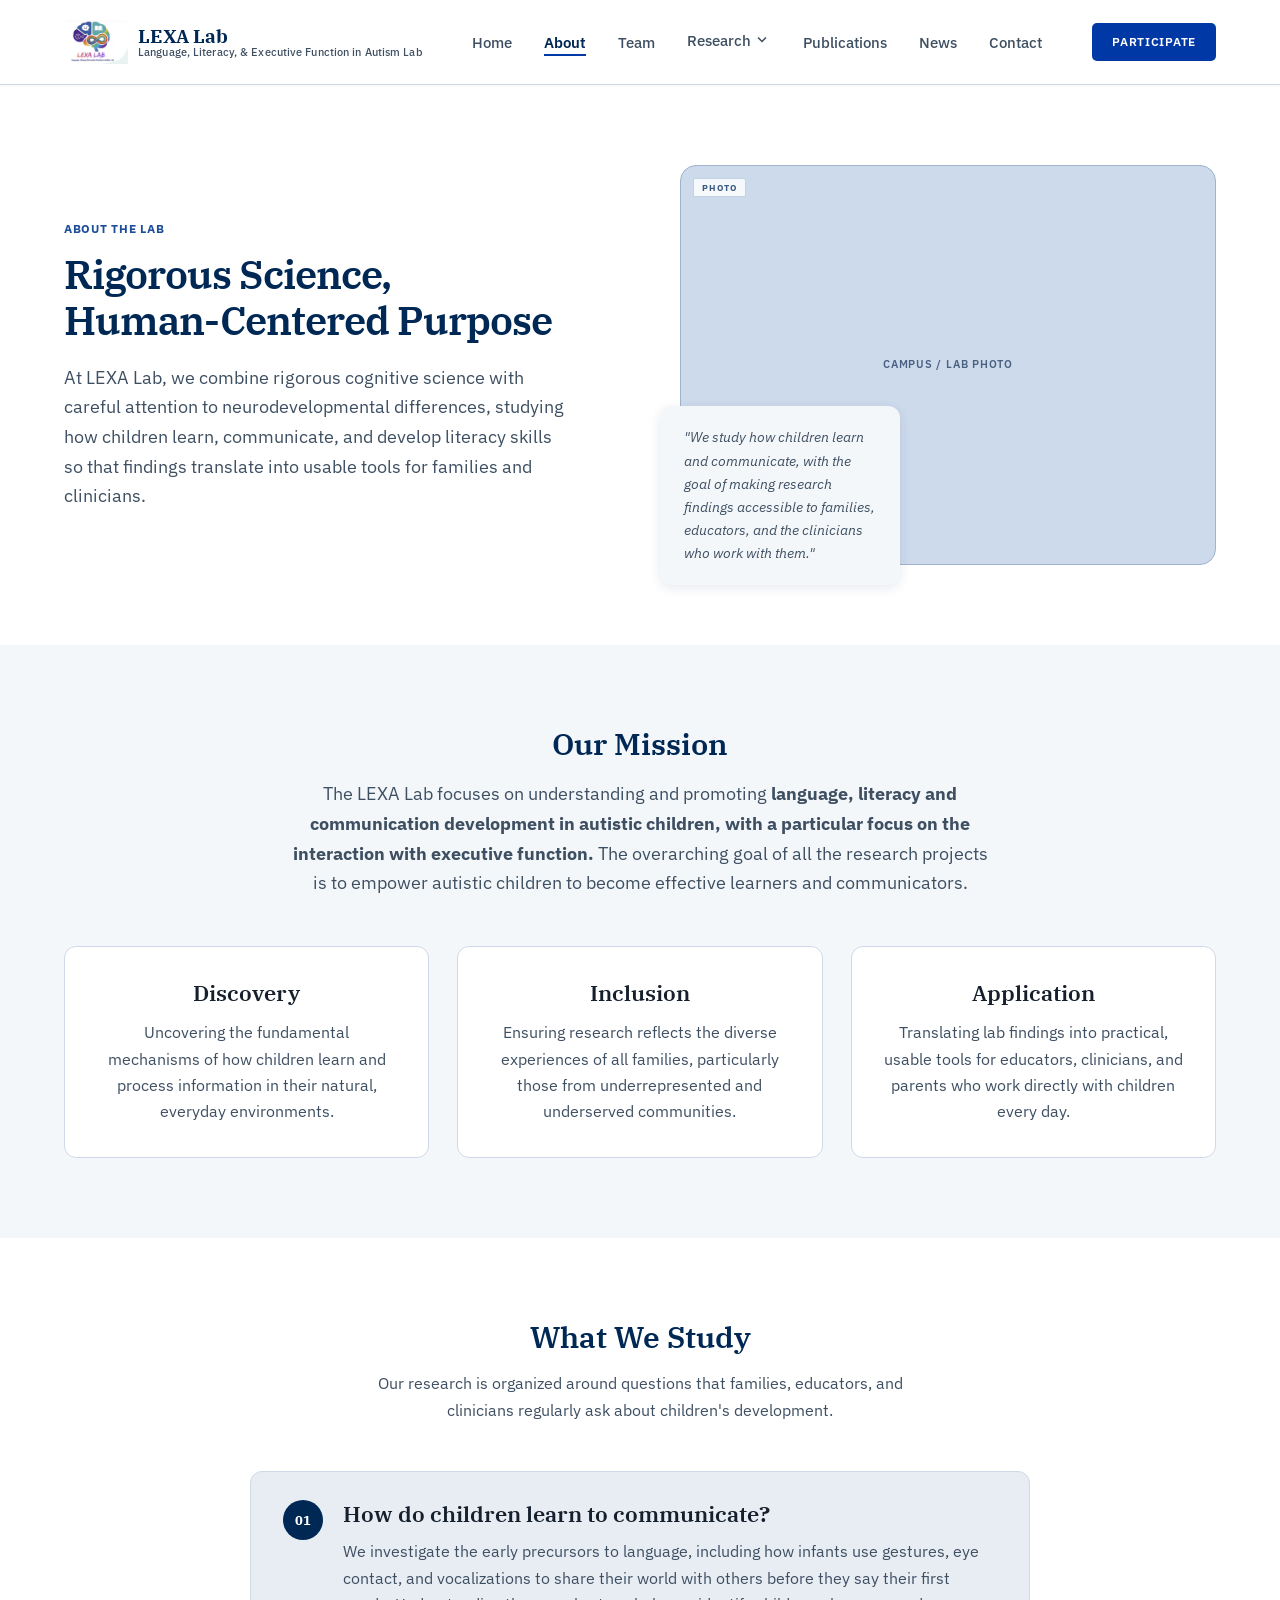
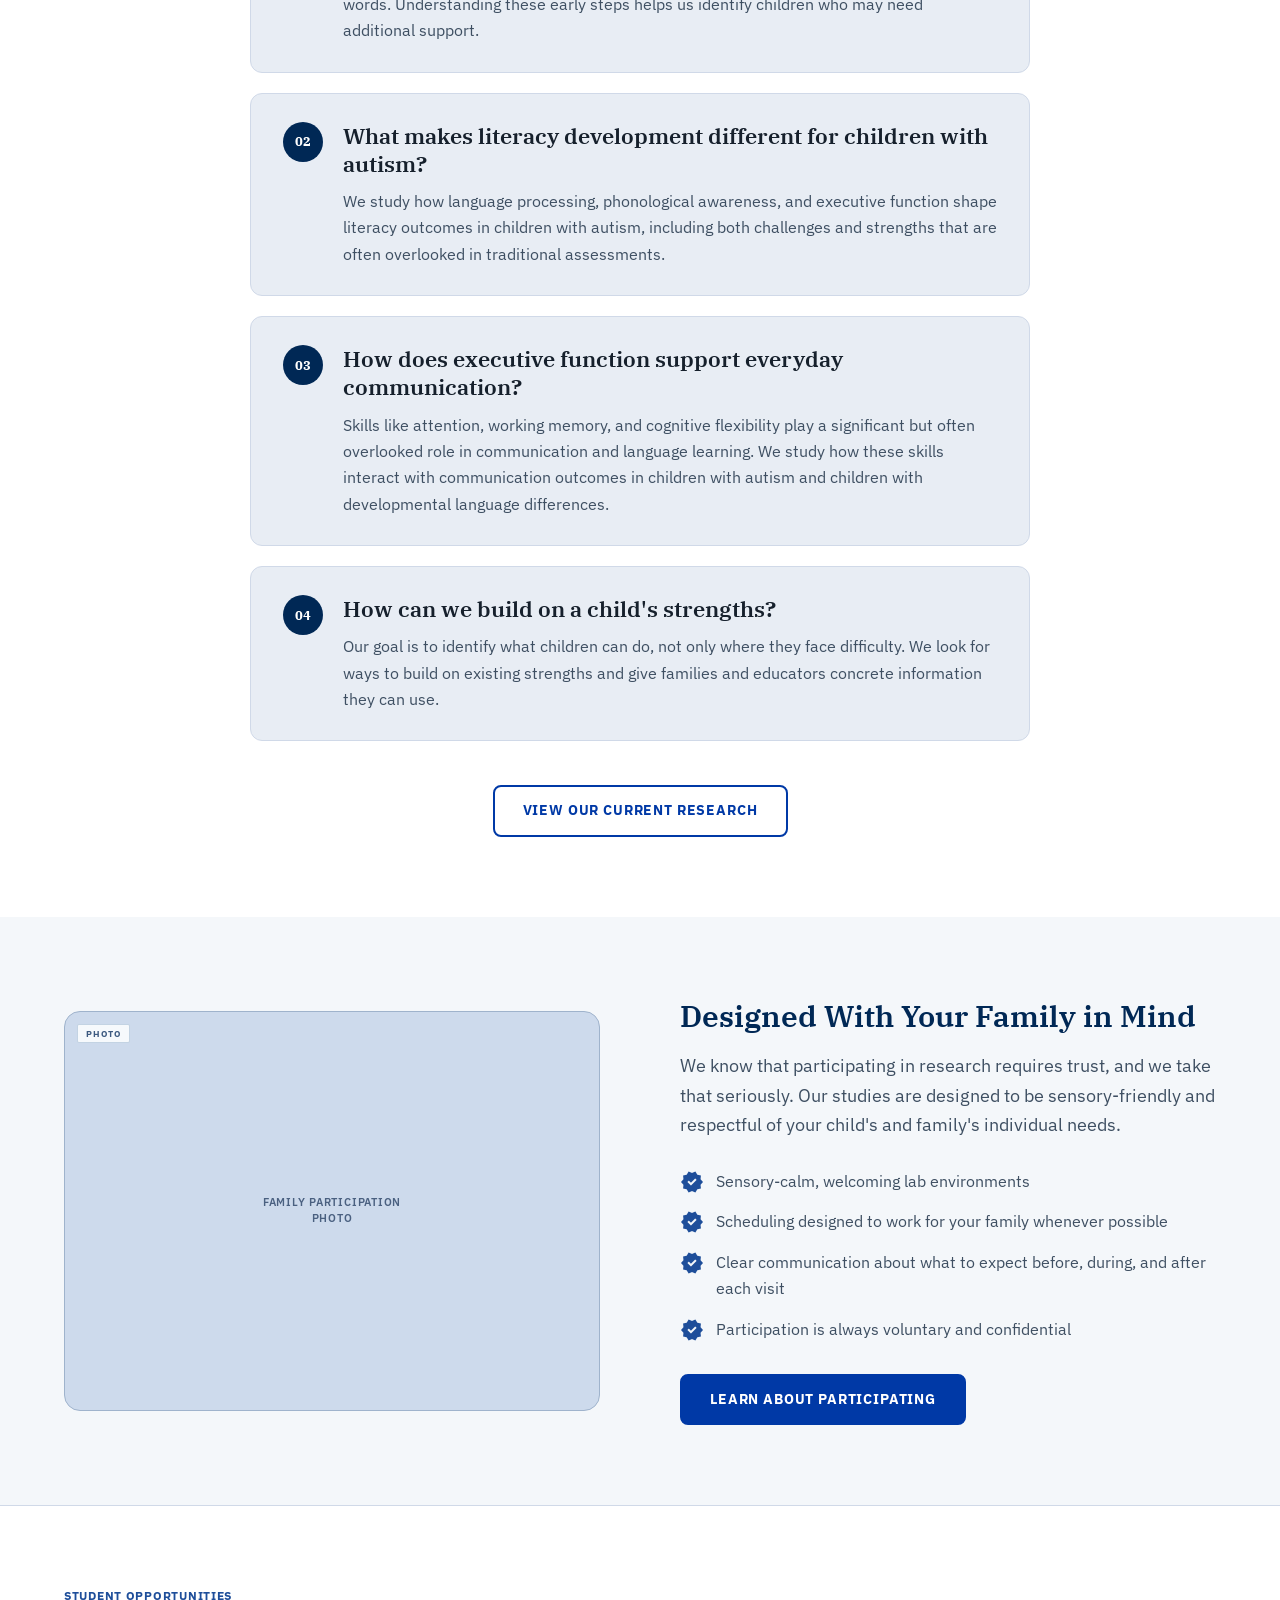
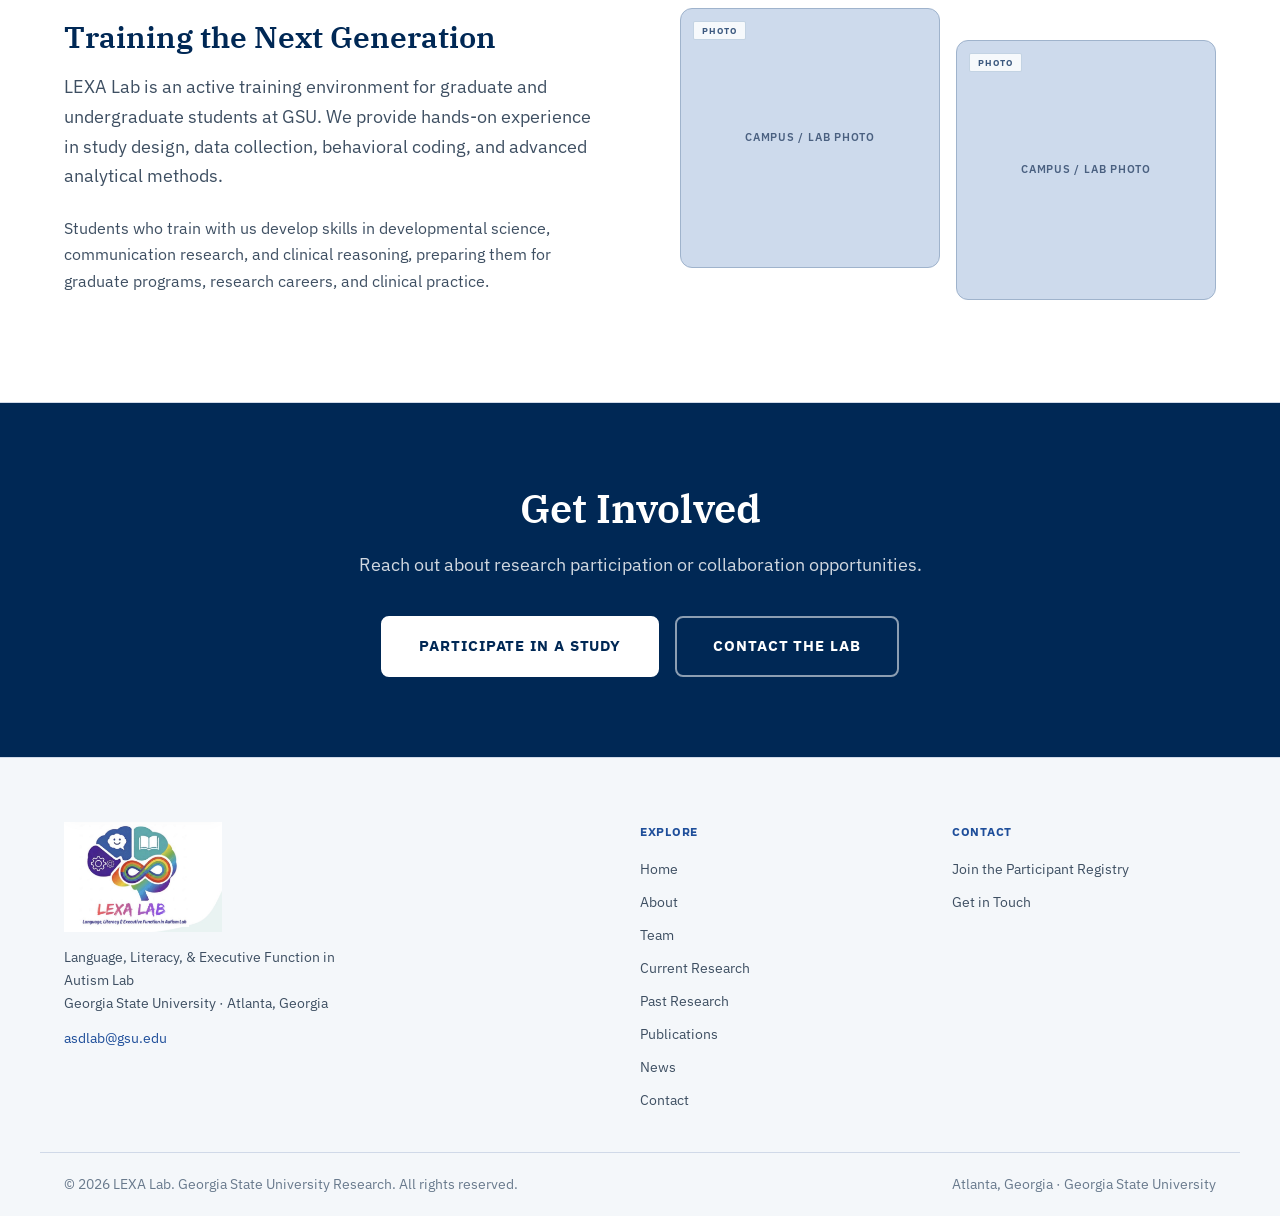
==== about.html @ 42d63acb "Complete 6.3 website updates" ====
<!DOCTYPE html>
<html lang="en">
<head>
  <meta charset="UTF-8" />
  <meta name="viewport" content="width=device-width, initial-scale=1.0" />
  <meta name="description" content="Learn about the LEXA Lab — who we are, how we work, and why this research matters. A Georgia State University group studying language, literacy, and executive function in children with autism and their families." />
  <title>About the Lab | LEXA Lab — Georgia State University</title>

  <!-- Fonts -->
  <link rel="preconnect" href="https://fonts.googleapis.com" />
  <link rel="preconnect" href="https://fonts.gstatic.com" crossorigin />
  <link href="https://fonts.googleapis.com/css2?family=IBM+Plex+Serif:ital,wght@0,400;0,500;0,600;0,700;1,400&family=IBM+Plex+Sans:ital,wght@0,400;0,500;0,600;0,700;1,400&display=swap" rel="stylesheet" />
  <link href="https://fonts.googleapis.com/css2?family=Material+Symbols+Outlined:opsz,wght,FILL,GRAD@20..48,100..700,0..1,-50..200" rel="stylesheet" />

  <link rel="stylesheet" href="assets/css/styles.css" />
</head>
<body>

  <a href="#main-content" class="skip-link">Skip to main content</a>

  <!-- ============================================================
       HEADER / NAVIGATION
       ============================================================ -->
  <header class="site-header" role="banner">
    <div class="nav-inner">
      <a href="index.html" class="nav-logo" aria-label="LEXA Lab — Home">
        <div class="nav-logo-icon" aria-hidden="true">
          <img src="assets/images/lexa-lab-logo.png" alt="" class="nav-logo-brand-img" />
        </div>
        <div class="nav-logo-text">
          <span class="nav-logo-name">LEXA Lab</span>
          <span class="nav-logo-sub">Language, Literacy, &amp; Executive Function in Autism Lab</span>
        </div>
      </a>

      <!-- Update this navigation if additional pages are added in the future. -->
      <nav aria-label="Main navigation">
        <ul class="nav-links" role="list">
          <li><a href="index.html"        class="nav-link">Home</a></li>
          <li><a href="about.html"        class="nav-link active" aria-current="page">About</a></li>
          <li><a href="team.html"         class="nav-link">Team</a></li>
          <li class="nav-item-dropdown">
            <button class="nav-link nav-dropdown-toggle" aria-expanded="false" aria-haspopup="true">
              Research
              <span class="material-symbols-outlined" aria-hidden="true" style="font-size:18px;">expand_more</span>
            </button>
            <ul class="nav-dropdown-menu" role="menu">
              <li role="none"><a role="menuitem" href="research.html" class="nav-dropdown-link">Current Research</a></li>
              <li role="none"><a role="menuitem" href="past-research.html" class="nav-dropdown-link">Past Research</a></li>
            </ul>
          </li>
          <li><a href="publications.html" class="nav-link">Publications</a></li>
          <li><a href="news.html"          class="nav-link">News</a></li>
          <li><a href="contact.html"      class="nav-link">Contact</a></li>
        </ul>
      </nav>

      <a href="contact.html#registry" class="btn-nav nav-cta" aria-label="Join the participant registry — opens contact page">Participate</a>

      <button
        class="mobile-menu-btn"
        id="mobile-menu-btn"
        aria-label="Open navigation menu"
        aria-expanded="false"
        aria-controls="mobile-menu"
      >
        <span class="material-symbols-outlined" aria-hidden="true">menu</span>
      </button>
    </div>

    <nav id="mobile-menu" class="mobile-menu" aria-label="Mobile navigation">
      <a href="index.html"        class="mobile-nav-link">Home</a>
      <a href="about.html"        class="mobile-nav-link active" aria-current="page">About</a>
      <a href="team.html"         class="mobile-nav-link">Team</a>
      <span class="mobile-nav-group-label">Research</span>
      <a href="research.html"      class="mobile-nav-link mobile-nav-sublink">Current Research</a>
      <a href="past-research.html" class="mobile-nav-link mobile-nav-sublink">Past Research</a>
      <a href="publications.html" class="mobile-nav-link">Publications</a>
      <a href="news.html"        class="mobile-nav-link">News</a>
      <a href="contact.html"      class="mobile-nav-link">Contact</a>
      <a href="contact.html#registry" class="btn-nav">Participate in a Study</a>
    </nav>
  </header>

  <!-- ============================================================
       MAIN CONTENT
       ============================================================ -->
  <main id="main-content">

    <!-- ──────────────────────────────────────────────────────────
         PAGE HERO
         SQUARESPACE: Banner block — 2-column layout
         ────────────────────────────────────────────────────────── -->
    <section class="page-hero" aria-labelledby="about-heading">
      <div class="container grid-2 gap-lg">

        <div>
          <span class="section-label">About the Lab</span>
          <h1 id="about-heading" class="display-heading" style="margin-top: 8px;">
            Rigorous Science,<br />Human-Centered Purpose
          </h1>
          <p class="body-lg" style="margin-top: 20px; max-width: 500px;">
            At LEXA Lab, we combine rigorous cognitive science with careful attention to neurodevelopmental differences, studying how children learn, communicate, and develop literacy skills so that findings translate into usable tools for families and clinicians.
          </p>
        </div>

        <!-- SWAP with: A professional researcher in a bright GSU lab, smiling, interacting with
             a tablet-based assessment tool. Warm, clean, academic but approachable. -->
        <!-- Replace this placeholder with final lab photography. Keep similar aspect ratio and add descriptive alt text. -->
        <div style="position: relative;">
          <div
            class="img-placeholder ph-labeled"
            role="img"
            aria-label="Photo placeholder: A researcher in a bright, modern GSU lab setting, smiling while working with a cognitive assessment tool"
            style="border-radius: var(--radius-2xl); min-height: 400px;"
          >
            <div class="placeholder-inner">
              <p>Campus / Lab Photo</p>
            </div>
          </div>

          <aside class="float-quote" aria-label="Lab quote">
            <p>"We study how children learn and communicate, with the goal of making research findings accessible to families, educators, and the clinicians who work with them."</p>
          </aside>
        </div>

      </div>
    </section>

    <!-- ──────────────────────────────────────────────────────────
         OUR MISSION — 3 Pillars
         SQUARESPACE: Text block (centered) + 3-column Summary block
         ────────────────────────────────────────────────────────── -->
    <section class="section-pad" style="background: var(--clr-surface-alt);" aria-labelledby="mission-heading">
      <div class="container">

        <div style="text-align: center; max-width: 700px; margin: 0 auto 48px;">
          <h2 id="mission-heading" class="section-heading">Our Mission</h2>
          <p class="body-lg" style="margin-top: 16px;">
            The LEXA Lab focuses on understanding and promoting <strong>language, literacy and
            communication development in autistic children, with a particular focus on the
            interaction with executive function.</strong> The overarching goal of all the research
            projects is to empower autistic children to become effective learners and communicators.
          </p>
        </div>

        <div class="grid-3">

          <div class="card" style="text-align: center;">
            <h3 class="card-heading">Discovery</h3>
            <p class="body-md">
              Uncovering the fundamental mechanisms of how children learn and process information
              in their natural, everyday environments.
            </p>
          </div>

          <div class="card" style="text-align: center;">
            <h3 class="card-heading">Inclusion</h3>
            <p class="body-md">
              Ensuring research reflects the diverse experiences of all families, particularly those
              from underrepresented and underserved communities.
            </p>
          </div>

          <div class="card" style="text-align: center;">
            <h3 class="card-heading">Application</h3>
            <p class="body-md">
              Translating lab findings into practical, usable tools for educators, clinicians, and
              parents who work directly with children every day.
            </p>
          </div>

        </div>
      </div>
    </section>

    <!-- ──────────────────────────────────────────────────────────
         WHAT WE STUDY — Plain Language Q&A
         SQUARESPACE: Text blocks with icon + heading + body layout
         ────────────────────────────────────────────────────────── -->
    <section class="section-pad" style="background: var(--clr-surface);" aria-labelledby="study-heading">
      <div class="container">

        <div style="text-align: center; margin-bottom: 48px;">
          <h2 id="study-heading" class="section-heading">What We Study</h2>
          <p class="body-md" style="max-width: 560px; margin: 14px auto 0;">
            Our research is organized around questions that families, educators, and clinicians regularly ask about children's development.
          </p>
        </div>

        <div class="qa-stack">

          <div class="qa-block">
            <div class="qa-icon" aria-hidden="true">
              <span class="material-symbols-outlined">question_mark</span>
            </div>
            <div>
              <h3>How do children learn to communicate?</h3>
              <p>
                We investigate the early precursors to language, including how infants use gestures, eye contact, and vocalizations to share their world with others before they say their first words.
                Understanding these early steps helps us identify children who may need additional support.
              </p>
            </div>
          </div>

          <div class="qa-block">
            <div class="qa-icon" aria-hidden="true">
              <span class="material-symbols-outlined">question_mark</span>
            </div>
            <div>
              <h3>What makes literacy development different for children with autism?</h3>
              <p>
                We study how language processing, phonological awareness, and executive function
                shape literacy outcomes in children with autism, including both challenges and strengths that are often overlooked in traditional assessments.
              </p>
            </div>
          </div>

          <div class="qa-block">
            <div class="qa-icon" aria-hidden="true">
              <span class="material-symbols-outlined">question_mark</span>
            </div>
            <div>
              <h3>How does executive function support everyday communication?</h3>
              <p>
                Skills like attention, working memory, and cognitive flexibility play a significant but often overlooked role in communication and language learning. We study how these skills interact with communication outcomes in children with autism and children with developmental language differences.
              </p>
            </div>
          </div>

          <div class="qa-block">
            <div class="qa-icon" aria-hidden="true">
              <span class="material-symbols-outlined">question_mark</span>
            </div>
            <div>
              <h3>How can we build on a child's strengths?</h3>
              <p>
                Our goal is to identify what children can do, not only where they face difficulty. We look for ways to build on existing strengths and give families and educators concrete information they can use.
              </p>
            </div>
          </div>

        </div>

        <div style="margin-top: 44px; text-align: center;">
          <a href="research.html" class="btn btn-outlined">View Our Current Research</a>
        </div>

      </div>
    </section>

    <!-- ──────────────────────────────────────────────────────────
         COMMUNITY / PARTICIPANT FOCUS
         SQUARESPACE: Image + Text block — Image left, text right
         ────────────────────────────────────────────────────────── -->
    <section class="section-pad" style="background: var(--clr-surface-alt);" aria-labelledby="families-heading">
      <div class="container grid-2 gap-lg">

        <!-- SWAP with: Warm, candid family photo — diverse family, natural home setting,
             joyful moment. Soft light. Empathetic, NOT clinical. -->
        <!-- Replace this placeholder with final lab photography. Keep similar aspect ratio and add descriptive alt text. -->
        <div style="position: relative;">
          <div
            class="img-placeholder ph-labeled"
            role="img"
            aria-label="Photo placeholder: A diverse family in a comfortable, sun-lit home setting — warm and candid"
            style="border-radius: var(--radius-2xl); min-height: 400px;"
          >
            <div class="placeholder-inner">
              <p>Family Participation Photo</p>
            </div>
          </div>
        </div>

        <div>
          <h2 id="families-heading" class="section-heading">Designed With Your Family in Mind</h2>
          <p class="body-lg" style="margin-top: 16px; margin-bottom: 28px;">
            We know that participating in research requires trust, and we take that seriously.
            Our studies are designed to be sensory-friendly and respectful of your child's and
            family's individual needs.
          </p>
          <ul class="check-list" style="margin-bottom: 32px;">
            <li>
              <span class="material-symbols-outlined check-icon icon-filled" aria-hidden="true">verified</span>
              <span>Sensory-calm, welcoming lab environments</span>
            </li>
            <li>
              <span class="material-symbols-outlined check-icon icon-filled" aria-hidden="true">verified</span>
              <span>Scheduling designed to work for your family whenever possible</span>
            </li>
            <li>
              <span class="material-symbols-outlined check-icon icon-filled" aria-hidden="true">verified</span>
              <span>Clear communication about what to expect before, during, and after each visit</span>
            </li>
            <li>
              <span class="material-symbols-outlined check-icon icon-filled" aria-hidden="true">verified</span>
              <span>Participation is always voluntary and confidential</span>
            </li>
          </ul>
          <a href="contact.html#registry" class="btn btn-primary">Learn About Participating</a>
        </div>

      </div>
    </section>

    <!-- ──────────────────────────────────────────────────────────
         STUDENT TRAINING
         SQUARESPACE: Text + Image block (2 columns)
         ────────────────────────────────────────────────────────── -->
    <section class="section-pad" style="background: var(--clr-surface); border-top: 1px solid var(--clr-surface-border); border-bottom: 1px solid var(--clr-surface-border);" aria-labelledby="training-heading">
      <div class="container grid-2 gap-lg">

        <div>
          <span class="section-label">Student Opportunities</span>
          <h2 id="training-heading" class="section-heading" style="margin-top: 8px;">Training the Next Generation</h2>
          <p class="body-lg" style="margin-top: 16px; margin-bottom: 24px;">
            LEXA Lab is an active training environment for graduate and undergraduate students
            at GSU. We provide hands-on experience in study design, data collection, behavioral
            coding, and advanced analytical methods.
          </p>
          <p class="body-md" style="margin-bottom: 28px;">
            Students who train with us develop skills in developmental science, communication
            research, and clinical reasoning, preparing them for graduate programs, research careers, and clinical practice.
          </p>
        </div>

        <!-- SWAP with: Students working together on data in a modern academic lab, and
             a close-up of a student taking detailed notes in a lab setting -->
        <!-- Replace these placeholders with final lab photography. Keep similar aspect ratios and add descriptive alt text. -->
        <div class="image-pair">
          <div
            class="img-placeholder ph-labeled"
            role="img"
            aria-label="Photo placeholder: A group of diverse GSU students collaborating in a modern academic lab"
            style="border-radius: var(--radius-xl); aspect-ratio: 1;"
          >
            <div class="placeholder-inner">
              <p>Campus / Lab Photo</p>
            </div>
          </div>
          <div
            class="img-placeholder ph-labeled"
            role="img"
            aria-label="Photo placeholder: A student taking careful notes in a research lab, scientific equipment in background"
            style="border-radius: var(--radius-xl); aspect-ratio: 1; margin-top: 32px;"
          >
            <div class="placeholder-inner">
              <p>Campus / Lab Photo</p>
            </div>
          </div>
        </div>

      </div>
    </section>

    <!-- ──────────────────────────────────────────────────────────
         FINAL CTA BANNER
         SQUARESPACE: Banner block — Navy background, centered text
         ────────────────────────────────────────────────────────── -->
    <section class="cta-banner" aria-labelledby="about-cta-heading">
      <div class="container">
        <div class="cta-center">
          <h2 id="about-cta-heading" style="font-size: var(--text-display); font-family: var(--font-heading);">
            Get Involved
          </h2>
          <p class="body-lg" style="margin-top: 16px;">
            Reach out about research participation or collaboration opportunities.
          </p>
          <div class="btn-group" style="justify-content: center; margin-top: 36px;">
            <a href="contact.html#registry" class="btn btn-on-dark btn-lg">Participate in a Study</a>
            <a href="contact.html"          class="btn btn-outlined-on-dark btn-lg">Contact the Lab</a>
          </div>
        </div>
      </div>
    </section>

  </main>

  <!-- ============================================================
       FOOTER
       ============================================================ -->
  <footer class="site-footer" role="contentinfo">
    <div class="footer-inner">
      <div>
        <img src="assets/images/lexa-lab-logo.png" alt="LEXA Lab logo" class="footer-logo-img" />
        <p class="footer-brand-sub">
          Language, Literacy, &amp; Executive Function in Autism Lab<br />
          Georgia State University · Atlanta, Georgia
        </p>
        <p style="margin-top: 12px; font-size: var(--text-sm); color: var(--clr-text-soft);">
          <a href="mailto:asdlab@gsu.edu" style="color: var(--clr-secondary);">asdlab@gsu.edu</a>
        </p>
      </div>
      <div>
        <span class="footer-col-label">Explore</span>
        <nav class="footer-links" aria-label="Footer navigation">
          <a href="index.html">Home</a>
          <a href="about.html">About</a>
          <a href="team.html">Team</a>
          <a href="research.html">Current Research</a>
          <a href="past-research.html">Past Research</a>
          <a href="publications.html">Publications</a>
          <a href="news.html">News</a>
          <a href="contact.html">Contact</a>
        </nav>
      </div>
      <div>
        <span class="footer-col-label">Contact</span>
        <nav class="footer-links" aria-label="Footer contact links">
          <a href="contact.html#registry">Join the Participant Registry</a>
          <a href="contact.html">Get in Touch</a>
        </nav>
      </div>
    </div>
    <div class="footer-bottom">
      <p class="footer-copy">© 2026 LEXA Lab. Georgia State University Research. All rights reserved.</p>
      <p class="footer-copy">Atlanta, Georgia · Georgia State University</p>
    </div>
  </footer>

  <script src="assets/js/nav.js"></script>
</body>
</html>
---- assets/css/styles.css ----
/* ================================================================
   LEXA Lab — Shared Stylesheet
   Georgia State University Research Lab Website Prototype
   Language, Literacy, & Executive Function in Autism Lab
   ================================================================

   SQUARESPACE MIGRATION GUIDE:
   ─ CSS custom properties (:root) → Squarespace Site Styles panel
   ─ Component classes below → Custom CSS on individual blocks
   ─ Section comments name the Squarespace block type to use

   ================================================================ */


/* ================================
   Design Tokens
   Colors, typography, spacing, borders, shadows
================================ */

:root {
  /* Brand — GSU Palette */
  --clr-primary:         #002855;   /* GSU Deep Navy — headings, logo */
  --clr-primary-action:  #0039A6;   /* GSU Blue — buttons, links */
  --clr-primary-light:   #D6E4FF;   /* Cool blue tint — chips, icon bg */
  --clr-secondary:       #1E4E9A;   /* Cool mid-blue — section labels, accents */
  --clr-secondary-light: #EDF3FF;   /* Cool pale blue — hover, callout */

  /* Surfaces */
  --clr-bg:              #FFFFFF;
  --clr-surface:         #FFFFFF;
  --clr-surface-alt:     #F4F7FA;   /* Cool pale blue-gray — alternating sections */
  --clr-surface-card:    #FFFFFF;
  --clr-surface-mid:     #E8EDF4;   /* Q&A blocks, content containers */
  --clr-surface-border:  #D0D9E8;   /* Dividers, card borders */
  --clr-white:           #FFFFFF;
  --clr-paper:           #FAF7F1;   /* Warm paper — publications archive */
  --clr-paper-rule:      #E7E1D6;   /* Hairline rule on paper */

  /* Text */
  --clr-text:            #16202C;   /* Deep blue-black body */
  --clr-text-mid:        #3E4F62;   /* Muted — captions, body on cards */
  --clr-text-soft:       #697A8D;   /* Tertiary — hints, placeholders */

  /* Accent */
  --clr-gold:            #B88A00;   /* Muted academic gold */
  --clr-gold-bg:         #FDF6E3;   /* Pale gold tint */

  /* Typography — IBM Plex family: academic, editorial, cohesive */
  --font-heading: 'IBM Plex Serif', serif;
  --font-body:    'IBM Plex Sans', sans-serif;

  /* Type scale */
  --text-display:  clamp(24px, 4vw, 40px);
  --text-h1:       clamp(22px, 3.5vw, 36px);
  --text-h2:       30px;
  --text-h3:       22px;
  --text-h4:       19px;
  --text-body-lg:  18px;
  --text-body:     16px;
  --text-sm:       14px;
  --text-xs:       12px;

  /* Line heights */
  --lh-tight:    1.15;
  --lh-snug:     1.28;
  --lh-normal:   1.5;
  --lh-relaxed:  1.65;

  /* Letter spacing */
  --ls-tight: -0.015em;
  --ls-caps:   0.06em;

  /* Spacing (8px base) */
  --sp-1:  8px;
  --sp-2:  16px;
  --sp-3:  24px;
  --sp-4:  32px;
  --sp-5:  40px;
  --sp-6:  48px;
  --sp-8:  64px;
  --sp-10: 80px;  /* section vertical padding */
  --sp-12: 96px;

  /* Layout */
  --container-max: 1200px;
  --gutter:        24px;
  --section-y:     80px;

  /* Shapes — reduced radius for academic/institutional look */
  --radius-sm:   2px;
  --radius-md:   5px;
  --radius-lg:   8px;
  --radius-xl:   12px;
  --radius-2xl:  16px;
  --radius-full: 9999px;

  /* Shadows — tighter, less diffuse */
  --shadow-xs: 0 1px 2px rgba(0, 40, 85, 0.05);
  --shadow-sm: 0 1px 5px rgba(0, 40, 85, 0.08);
  --shadow-md: 0 3px 12px rgba(0, 40, 85, 0.10);
  --shadow-lg: 0 6px 24px rgba(0, 40, 85, 0.12);

  /* Transitions */
  --ease-fast:   150ms ease;
  --ease:        250ms ease;
  --ease-slow:   400ms ease;
}


/* ================================
   Base / Reset
================================ */

*, *::before, *::after { box-sizing: border-box; margin: 0; padding: 0; }

html { scroll-behavior: smooth; }

body {
  font-family: var(--font-body);
  font-size: var(--text-body);
  line-height: var(--lh-relaxed);
  color: var(--clr-text);
  background-color: var(--clr-bg);
  -webkit-font-smoothing: antialiased;
  overflow-x: hidden;
}

img { max-width: 100%; height: auto; display: block; }

a { color: inherit; text-decoration: none; }
a:hover { text-decoration: underline; }

ul, ol { list-style: none; }

button {
  cursor: pointer;
  font-family: var(--font-body);
  border: none;
  background: none;
}

h1, h2, h3, h4, h5 {
  font-family: var(--font-heading);
  font-weight: 600;
  line-height: var(--lh-snug);
  color: var(--clr-primary);
}


/* ================================
   Accessibility
================================ */

/* Skip link — SQUARESPACE: add as first block, hide visually */
.skip-link {
  position: absolute;
  top: -100px;
  left: var(--gutter);
  background: var(--clr-primary-action);
  color: #fff;
  padding: 8px 18px;
  border-radius: var(--radius-md);
  font-weight: 600;
  font-size: var(--text-sm);
  z-index: 9999;
  transition: top var(--ease-fast);
}
.skip-link:focus { top: 8px; text-decoration: none; color: #fff; }

/* Focus ring — high visibility for keyboard users */
:focus-visible {
  outline: 3px solid var(--clr-primary-action);
  outline-offset: 3px;
  border-radius: 2px;
}
:focus:not(:focus-visible) { outline: none; }


/* ================================
   Icon Library
   Material Symbols configuration
================================ */

.material-symbols-outlined {
  font-variation-settings: 'FILL' 0, 'wght' 400, 'GRAD' 0, 'opsz' 24;
  font-size: 24px;
  line-height: 1;
  display: inline-flex;
  align-items: center;
  user-select: none;
}
.icon-filled { font-variation-settings: 'FILL' 1, 'wght' 400, 'GRAD' 0, 'opsz' 24; }


/* ================================
   Layout Utilities
   Containers, grids, split layouts
   Responsive breakpoints are defined inline within each rule.
================================ */

/* Main page width wrapper used across all pages. */
.container {
  width: 100%;
  max-width: var(--container-max);
  margin-left: auto;
  margin-right: auto;
  padding-left: var(--gutter);
  padding-right: var(--gutter);
}

.section-pad {
  padding-top: var(--section-y);
  padding-bottom: var(--section-y);
}

@media (max-width: 768px) {
  .section-pad {
    padding-top: 56px;
    padding-bottom: 56px;
  }
}

/* Two-column grids */
.grid-2 {
  display: grid;
  grid-template-columns: 1fr 1fr;
  gap: 64px;
  align-items: center;
}

.grid-2.gap-lg { gap: 80px; }
.grid-2.gap-md { gap: 48px; }
.grid-2.gap-sm { gap: 32px; }

/* Weighted two-column */
.grid-5-7 { grid-template-columns: 5fr 7fr; }
.grid-7-5 { grid-template-columns: 7fr 5fr; }

@media (max-width: 900px) {
  .grid-2, .grid-5-7, .grid-7-5 {
    grid-template-columns: 1fr;
    gap: 40px;
  }
}

/* Reusable card grid for research and team sections. */
.grid-3 {
  display: grid;
  grid-template-columns: repeat(3, 1fr);
  gap: 28px;
}

@media (max-width: 900px) { .grid-3 { grid-template-columns: 1fr 1fr; } }
@media (max-width: 640px) { .grid-3 { grid-template-columns: 1fr; } }

/* Four-column grid */
.grid-4 {
  display: grid;
  grid-template-columns: repeat(4, 1fr);
  gap: 24px;
}

@media (max-width: 1024px) { .grid-4 { grid-template-columns: 1fr 1fr; } }
@media (max-width: 580px)  { .grid-4 { grid-template-columns: 1fr; } }

/* Two-column grid (team) */
.grid-team-2 {
  display: grid;
  grid-template-columns: repeat(2, 1fr);
  gap: 24px;
}
@media (max-width: 700px) { .grid-team-2 { grid-template-columns: 1fr; } }

/* 12-col bento grid (research areas, grad students) */
.bento-grid {
  display: grid;
  grid-template-columns: repeat(12, 1fr);
  gap: 24px;
}

.bento-8  { grid-column: span 8; }
.bento-4  { grid-column: span 4; }
.bento-12 { grid-column: span 12; }

@media (max-width: 900px) {
  .bento-8, .bento-4 { grid-column: span 12; }
}

/* Contact layout */
.contact-grid {
  display: grid;
  grid-template-columns: 5fr 7fr;
  gap: 48px;
  align-items: start;
}
@media (max-width: 900px) { .contact-grid { grid-template-columns: 1fr; } }


/* ================================
   Header and Navigation
   SQUARESPACE: Header block → Fixed → White background
================================ */

.site-header {
  position: sticky;
  top: 0;
  z-index: 100;
  background: var(--clr-white);
  border-bottom: 1px solid var(--clr-surface-border);
  box-shadow: var(--shadow-xs);
  transition: box-shadow var(--ease);
}
.site-header.scrolled { box-shadow: var(--shadow-sm); }

.nav-inner {
  display: flex;
  align-items: center;
  justify-content: space-between;
  height: 84px;
  max-width: var(--container-max);
  margin: 0 auto;
  padding: 0 var(--gutter);
}

/* Logo */
.nav-logo {
  display: flex;
  flex-direction: row;
  align-items: center;
  gap: 10px;
  line-height: 1.1;
  text-decoration: none;
}

.nav-logo-icon {
  flex-shrink: 0;
  display: flex;
  align-items: center;
}

.nav-logo-brand-img {
  height: 64px;
  width: 64px;
  object-fit: contain;
  display: block;
}

.nav-logo-text {
  display: flex;
  flex-direction: column;
}

.nav-logo-name {
  font-family: var(--font-heading);
  font-size: 19px;
  font-weight: 700;
  color: var(--clr-primary);
  letter-spacing: -0.01em;
}
.nav-logo-sub {
  font-size: 10.5px;
  font-weight: 500;
  color: var(--clr-text-mid);
  letter-spacing: 0.01em;
  max-width: 300px;
}

@media (max-width: 480px) {
  .nav-logo-brand-img { height: 48px; width: 48px; }
  .nav-logo-name { font-size: 16px; }
  .nav-logo-sub { display: none; }
}

/* Desktop nav links */
.nav-links {
  display: flex;
  align-items: center;
  gap: 32px;
  list-style: none;
}

.nav-link {
  font-size: 15px;
  font-weight: 500;
  color: var(--clr-text-mid);
  text-decoration: none;
  padding-bottom: 2px;
  border-bottom: 2px solid transparent;
  transition: color var(--ease-fast), border-color var(--ease-fast);
}
.nav-link:hover { color: var(--clr-primary); text-decoration: none; }
.nav-link.active, .nav-link[aria-current="page"] {
  color: var(--clr-primary);
  border-bottom-color: var(--clr-primary-action);
  font-weight: 600;
}

/* Nav CTA */
.btn-nav {
  font-family: var(--font-body);
  font-size: 12px;
  font-weight: 600;
  letter-spacing: var(--ls-caps);
  text-transform: uppercase;
  color: #fff;
  background: var(--clr-primary-action);
  padding: 9px 20px;
  border-radius: var(--radius-md);
  border: none;
  cursor: pointer;
  transition: background var(--ease-fast), box-shadow var(--ease-fast);
  text-decoration: none;
  white-space: nowrap;
  display: inline-flex;
  align-items: center;
}
.btn-nav:hover {
  background: var(--clr-primary);
  box-shadow: none;
  text-decoration: none;
  color: #fff;
}

/* Hamburger */
.mobile-menu-btn {
  display: none;
  align-items: center;
  justify-content: center;
  width: 42px;
  height: 42px;
  border-radius: var(--radius-md);
  color: var(--clr-primary);
  background: transparent;
  border: none;
  cursor: pointer;
  transition: background var(--ease-fast);
}
.mobile-menu-btn:hover { background: var(--clr-surface-alt); }

/* Mobile dropdown */
.mobile-menu {
  display: none;
  flex-direction: column;
  padding: 12px var(--gutter) 20px;
  background: var(--clr-white);
  border-top: 1px solid var(--clr-surface-border);
  gap: 4px;
}
.mobile-menu.open { display: flex; }

.mobile-nav-link {
  font-size: 16px;
  font-weight: 500;
  color: var(--clr-text-mid);
  padding: 12px 4px;
  border-bottom: 1px solid var(--clr-surface-border);
  transition: color var(--ease-fast);
  text-decoration: none;
}
.mobile-nav-link:hover, .mobile-nav-link.active, .mobile-nav-link[aria-current="page"] {
  color: var(--clr-primary);
  text-decoration: none;
}
.mobile-nav-link.active, .mobile-nav-link[aria-current="page"] { font-weight: 600; }
.mobile-menu .btn-nav {
  margin-top: 16px;
  justify-content: center;
  width: 100%;
  border-radius: var(--radius-lg);
}


/* Research dropdown (desktop)
   SQUARESPACE: built as a Folder navigation item with two pages. */
.nav-item-dropdown { position: relative; display: flex; align-items: center; }

.nav-dropdown-toggle {
  display: inline-flex;
  align-items: center;
  gap: 2px;
  background: none;
  border: none;
  cursor: pointer;
  font-family: var(--font-body);
  font-size: 15px;
  font-weight: 500;
  color: var(--clr-text-mid);
  padding: 0 0 2px;
  border-bottom: 2px solid transparent;
  transition: color var(--ease-fast), border-color var(--ease-fast);
}
.nav-dropdown-toggle:hover,
.nav-dropdown-toggle.active-parent {
  color: var(--clr-primary);
}
.nav-dropdown-toggle.active-parent {
  border-bottom-color: var(--clr-primary-action);
  font-weight: 600;
}
.nav-dropdown-toggle .material-symbols-outlined { transition: transform var(--ease-fast); }
.nav-item-dropdown:hover .nav-dropdown-toggle .material-symbols-outlined,
.nav-dropdown-toggle[aria-expanded="true"] .material-symbols-outlined { transform: rotate(180deg); }

.nav-dropdown-menu {
  position: absolute;
  top: 100%;
  left: 0;
  min-width: 210px;
  background: #fff;
  border: 1px solid var(--clr-surface-border);
  border-radius: var(--radius-lg);
  box-shadow: var(--shadow-md);
  padding: 8px;
  margin-top: 10px;
  list-style: none;
  display: none;
  z-index: 120;
}
/* Transparent bridge so hover isn't lost in the gap between toggle and menu */
.nav-dropdown-menu::before {
  content: "";
  position: absolute;
  top: -10px;
  left: 0;
  right: 0;
  height: 10px;
}
.nav-item-dropdown:hover .nav-dropdown-menu,
.nav-item-dropdown:focus-within .nav-dropdown-menu,
.nav-dropdown-toggle[aria-expanded="true"] + .nav-dropdown-menu { display: block; }

.nav-dropdown-link {
  display: block;
  padding: 9px 14px;
  border-radius: var(--radius-md);
  font-size: 15px;
  font-weight: 500;
  color: var(--clr-text-mid);
  text-decoration: none;
  transition: background var(--ease-fast), color var(--ease-fast);
}
.nav-dropdown-link:hover,
.nav-dropdown-link.active,
.nav-dropdown-link[aria-current="page"] {
  background: var(--clr-surface-alt);
  color: var(--clr-primary);
  text-decoration: none;
}

/* Research group in the mobile menu */
.mobile-nav-group-label {
  display: block;
  font-size: var(--text-xs);
  font-weight: 700;
  text-transform: uppercase;
  letter-spacing: var(--ls-caps);
  color: var(--clr-text-soft);
  padding: 12px 4px 4px;
}
.mobile-nav-sublink { padding-left: 18px; }

@media (max-width: 820px) {
  .nav-links, .btn-nav.nav-cta { display: none; }
  .mobile-menu-btn { display: flex; }
}
@media (min-width: 821px) {
  .mobile-menu { display: none !important; }
}


/* ================================
   Buttons and Links
   SQUARESPACE: Button blocks — use "Primary" / "Secondary" styles
================================ */

/* Shared CTA button style. */
.btn {
  display: inline-flex;
  align-items: center;
  justify-content: center;
  gap: 8px;
  min-height: 48px;
  padding: 12px 28px;
  border-radius: var(--radius-lg);
  font-family: var(--font-body);
  font-size: var(--text-sm);
  font-weight: 700;
  letter-spacing: var(--ls-caps);
  text-transform: uppercase;
  text-decoration: none;
  cursor: pointer;
  border: 2px solid transparent;
  transition: all var(--ease-fast);
  white-space: nowrap;
}
.btn:hover { text-decoration: none; }

/* Solid primary */
.btn-primary {
  background: var(--clr-primary-action);
  color: #fff;
  border-color: var(--clr-primary-action);
}
.btn-primary:hover {
  background: var(--clr-primary);
  border-color: var(--clr-primary);
  box-shadow: var(--shadow-md);
  color: #fff;
}

/* Outlined */
.btn-outlined {
  background: transparent;
  color: var(--clr-primary-action);
  border-color: var(--clr-primary-action);
}
.btn-outlined:hover {
  background: var(--clr-secondary-light);
  color: var(--clr-primary);
  border-color: var(--clr-primary);
}

/* On dark background */
.btn-on-dark {
  background: #fff;
  color: var(--clr-primary);
  border-color: #fff;
}
.btn-on-dark:hover {
  background: var(--clr-primary-light);
  border-color: var(--clr-primary-light);
  color: var(--clr-primary);
  box-shadow: var(--shadow-md);
}

.btn-outlined-on-dark {
  background: transparent;
  color: #fff;
  border-color: rgba(255,255,255,0.55);
}
.btn-outlined-on-dark:hover {
  background: rgba(255,255,255,0.08);
  border-color: #fff;
}

/* Sizes */
.btn-sm { min-height: 40px; padding: 8px 20px; font-size: 12px; }
.btn-lg { min-height: 56px; padding: 16px 36px; font-size: 15px; }

/* CTA group */
.btn-group {
  display: flex;
  flex-wrap: wrap;
  gap: 16px;
  align-items: center;
}


/* ================================
   Typography Helpers
================================ */

.display-heading {
  font-family: var(--font-heading);
  font-size: var(--text-display);
  font-weight: 600;
  line-height: var(--lh-tight);
  letter-spacing: -0.025em;
  color: var(--clr-primary);
}

.section-heading {
  font-family: var(--font-heading);
  font-size: var(--text-h2);
  font-weight: 600;
  line-height: var(--lh-snug);
  color: var(--clr-primary);
}

.card-heading {
  font-family: var(--font-heading);
  font-size: var(--text-h3);
  font-weight: 600;
  line-height: var(--lh-snug);
  color: var(--clr-text);
  margin-bottom: 12px;
}

.body-lg {
  font-size: var(--text-body-lg);
  line-height: var(--lh-relaxed);
  color: var(--clr-text-mid);
}
.body-md {
  font-size: var(--text-body);
  line-height: var(--lh-relaxed);
  color: var(--clr-text-mid);
}
.body-sm {
  font-size: var(--text-sm);
  line-height: var(--lh-relaxed);
  color: var(--clr-text-soft);
}

/* Section eyebrow */
.section-label {
  display: block;
  font-family: var(--font-body);
  font-size: var(--text-xs);
  font-weight: 700;
  letter-spacing: var(--ls-caps);
  text-transform: uppercase;
  color: var(--clr-secondary);
  margin-bottom: 12px;
}

/* Accent underline on section headings */
.heading-accent {
  display: flex;
  flex-direction: column;
  gap: 10px;
}
.heading-accent-line {
  width: 40px;
  height: 2px;
  background: var(--clr-primary-action);
}


/* ================================
   Photo Placeholders
   Temporary content slots for final lab photography.
   Replace each .img-placeholder div with a real <img> before launch.
   The aria-label on each placeholder describes the ideal photo.
================================ */

/* Reusable photo frame used until final lab photography is added. */
.img-placeholder {
  background: #CDDAEC;
  border: 1.5px solid #9FB3CC;
  border-radius: var(--radius-lg);
  display: flex;
  flex-direction: column;
  align-items: center;
  justify-content: center;
  overflow: hidden;
  position: relative;
}

/* Institutional content-slot label inside placeholders */
.placeholder-inner {
  display: flex;
  flex-direction: column;
  align-items: center;
  gap: 8px;
  padding: 24px 28px;
  text-align: center;
}
.placeholder-inner .ph-icon { display: none; }
.placeholder-inner p {
  color: #4A6080;
  font-size: 11px;
  font-style: normal;
  font-family: var(--font-body);
  letter-spacing: 0.07em;
  text-transform: uppercase;
  font-weight: 600;
  max-width: 160px;
  margin: 0;
  line-height: 1.4;
}

/* Headshot placeholder (round) */
.img-placeholder-round {
  border-radius: 50%;
}

/* Top-left slot label on large editorial photo placeholders */
.ph-labeled::before {
  content: "Photo";
  position: absolute;
  top: 12px;
  left: 12px;
  font-family: var(--font-body);
  font-size: 9px;
  font-weight: 700;
  letter-spacing: 0.1em;
  text-transform: uppercase;
  color: #3D5A80;
  background: rgba(255,255,255,0.82);
  border: 1px solid rgba(100,140,180,0.35);
  border-radius: 2px;
  padding: 4px 8px;
  line-height: 1;
  z-index: 1;
  pointer-events: none;
}

/* Quiet placeholder annotation on team cards */
.ph-note {
  font-size: 11px;
  color: var(--clr-text-soft);
  font-style: italic;
  margin-top: 6px;
  opacity: 0.8;
}

/* Custom motif: thin GSU-blue vertical rule beside section intro text */
.left-rule {
  border-left: 3px solid var(--clr-primary-action);
  padding-left: 24px;
}


/* ================================
   Cards and Editorial Content Modules
   SQUARESPACE: Summary blocks / Image+Text blocks
================================ */

.card {
  background: var(--clr-surface-card);
  border-radius: var(--radius-xl);
  border: 1px solid var(--clr-surface-border);
  padding: 32px;
  box-shadow: none;
  transition: box-shadow var(--ease);
}
.card:hover { box-shadow: var(--shadow-sm); }

.card-alt {
  background: var(--clr-surface-alt);
  border-radius: var(--radius-xl);
  border: 1px solid var(--clr-surface-border);
  padding: 32px;
  box-shadow: none;
  transition: box-shadow var(--ease);
}
.card-alt:hover { box-shadow: var(--shadow-sm); }

.card-primary {
  background: var(--clr-primary);
  color: #fff;
  border-radius: var(--radius-xl);
  padding: 32px;
}

/* Colored bottom border on research cards */
.accent-primary   { border-bottom: 4px solid var(--clr-primary-action); }
.accent-secondary { border-bottom: 4px solid var(--clr-secondary); }
.accent-navy      { border-bottom: 4px solid var(--clr-primary); }
.accent-gold      { border-bottom: 4px solid var(--clr-gold); }

/* Icon chip inside card */
.card-icon {
  width: 48px;
  height: 48px;
  border-radius: 50%;
  display: flex;
  align-items: center;
  justify-content: center;
  background: var(--clr-primary-light);
  color: var(--clr-primary);
  margin-bottom: 20px;
  flex-shrink: 0;
}
.card-icon-secondary {
  background: var(--clr-secondary-light);
  color: var(--clr-secondary);
}


/* ================================
   Citation Lists
   Publications and conference presentation entries.
================================ */

/* Annotated-bibliography layout: a year gutter + citation rows separated by
   hairlines. No cards, no full-height sidebar — one small accent tick only. */
.citation-list {
  max-width: 860px;
  list-style: none;
  border-top: 1px solid var(--clr-paper-rule);
}

.citation-item {
  display: grid;
  grid-template-columns: 72px minmax(0, 1fr);
  column-gap: 30px;
  align-items: baseline;
  padding: 22px 12px 22px 14px;
  border-bottom: 1px solid var(--clr-paper-rule);
  border-radius: 3px;
  transition: background var(--ease-fast);
}
.citation-item:hover { background: rgba(28, 22, 8, 0.035); }

/* Year gutter — quiet serif label with a short accent tick (the one accent moment) */
.citation-year {
  position: relative;
  padding-left: 15px;
  font-family: var(--font-heading);
  font-size: 15px;
  font-weight: 600;
  font-variant-numeric: tabular-nums;
  letter-spacing: 0.01em;
  color: var(--clr-text-soft);
  white-space: nowrap;
}
.citation-year::before {
  content: "";
  position: absolute;
  left: 0;
  top: 0.18em;
  width: 2px;
  height: 0.95em;
  background: var(--clr-primary-action);
  border-radius: 1px;
}

.citation-item p {
  color: var(--clr-text);
  font-size: var(--text-body);
  line-height: 1.72;
}
.citation-item em {        /* journal / volume titles — elegant italic */
  color: var(--clr-text-mid);
}

/* DOI links — integrated, hairline underline that warms on hover */
.citation-item a {
  color: var(--clr-text-mid);
  font-weight: 500;
  text-decoration: none;
  border-bottom: 1px solid rgba(0, 57, 166, 0.30);
  overflow-wrap: anywhere;
  transition: color var(--ease-fast), border-color var(--ease-fast);
}
.citation-item a:hover {
  color: var(--clr-primary-action);
  border-bottom-color: var(--clr-primary-action);
}

@media (max-width: 640px) {
  .citation-item {
    grid-template-columns: 1fr;
    row-gap: 6px;
    padding: 18px 6px;
  }
}


/* ================================
   Check List
================================ */

.check-list {
  display: flex;
  flex-direction: column;
  gap: 14px;
  list-style: none;
}
.check-list li {
  display: flex;
  align-items: flex-start;
  gap: 12px;
  font-size: var(--text-body);
  color: var(--clr-text-mid);
  line-height: var(--lh-relaxed);
}
.check-icon { color: var(--clr-secondary); flex-shrink: 0; margin-top: 2px; }


/* ================================
   Hero Sections
   SQUARESPACE: Banner block / Cover page
================================ */

.hero {
  padding: var(--section-y) 0;
  background: var(--clr-surface);
  overflow: hidden;
}

.hero-image {
  border-radius: var(--radius-2xl);
  overflow: hidden;
  aspect-ratio: 4 / 3;
  box-shadow: var(--shadow-md);
}

@media (max-width: 900px) {
  .hero-image { aspect-ratio: 16 / 9; }
}

/* Page-level hero (inner pages) */
.page-hero { padding: var(--section-y) 0; background: var(--clr-surface); }
.page-hero-center {
  text-align: center;
  max-width: 720px;
  margin: 0 auto;
}

/* Home-page lab wordmark — big spelled-out name, centered (echoes Squarespace banner)
   SQUARESPACE: Text block — centered, large display heading */
.lab-wordmark-band {
  padding: 56px var(--gutter) 8px;
  text-align: center;
  background: var(--clr-surface);
}
.lab-wordmark {
  font-family: var(--font-heading);
  font-weight: 700;
  font-style: italic;
  font-size: clamp(28px, 5vw, 56px);
  line-height: 1.12;
  letter-spacing: var(--ls-tight);
  color: var(--clr-primary);
  max-width: 1000px;
  margin: 0 auto;
}
@media (max-width: 768px) {
  .lab-wordmark-band { padding: 36px var(--gutter) 4px; }
}


/* ================================
   Mission Block
================================ */

.mission-block { background: var(--clr-surface-alt); }
.mission-block .inner {
  max-width: 760px;
  margin: 0 auto;
  text-align: center;
}
.mission-block p {
  font-family: var(--font-heading);
  font-size: clamp(18px, 2.2vw, 22px);
  font-weight: 400;
  font-style: italic;
  line-height: 1.65;
  color: var(--clr-text);
}


/* ================================
   Q&A Blocks
   Plain-language research question format used on the About page.
================================ */

.qa-stack {
  display: flex;
  flex-direction: column;
  gap: 20px;
  max-width: 780px;
  margin: 0 auto;
  counter-reset: qa-counter;
}

.qa-block {
  display: flex;
  align-items: flex-start;
  gap: 20px;
  background: var(--clr-surface-mid);
  border: 1px solid var(--clr-surface-border);
  border-radius: var(--radius-xl);
  padding: 28px 32px;
  counter-increment: qa-counter;
}

.qa-icon {
  width: 40px;
  height: 40px;
  border-radius: 50%;
  background: var(--clr-primary);
  color: #fff;
  display: flex;
  align-items: center;
  justify-content: center;
  flex-shrink: 0;
}
.qa-icon .material-symbols-outlined { display: none; }
.qa-icon::after {
  content: counter(qa-counter, decimal-leading-zero);
  font-family: var(--font-heading);
  font-size: 13px;
  font-weight: 700;
  color: #fff;
  line-height: 1;
}

.qa-block h3 {
  font-family: var(--font-heading);
  font-size: var(--text-h3);
  font-weight: 600;
  color: var(--clr-text);
  margin-bottom: 10px;
}
.qa-block p { font-size: var(--text-body); color: var(--clr-text-mid); line-height: var(--lh-relaxed); }


/* ================================
   Research Cards
   Bento-style grid used on the Current Research page.
================================ */

.bento-card {
  background: var(--clr-surface-card);
  border-radius: var(--radius-xl);
  border: 1px solid var(--clr-surface-border);
  padding: 32px;
  box-shadow: none;
  overflow: hidden;
}
.bento-card-dark {
  background: var(--clr-primary);
  color: #fff;
  border-radius: var(--radius-xl);
  padding: 32px;
  box-shadow: none;
  display: flex;
  flex-direction: column;
  justify-content: space-between;
}
.bento-card-dark .check-icon { color: var(--clr-primary-light); }
.bento-card-dark .check-list li { color: rgba(255,255,255,0.9); }

.chip {
  display: inline-flex;
  align-items: center;
  gap: 6px;
  padding: 4px 12px;
  border-radius: var(--radius-full);
  font-size: 11px;
  font-weight: 700;
  letter-spacing: var(--ls-caps);
  text-transform: uppercase;
}
.chip-teal {
  background: rgba(30, 78, 154, 0.07);
  color: #1E4E9A;
}
.chip-blue {
  background: var(--clr-secondary-light);
  color: var(--clr-primary);
}


/* ================================
   Team Directory
   SQUARESPACE: Team Member block / Summary block
================================ */

.team-card {
  background: var(--clr-surface-alt);
  border-radius: var(--radius-xl);
  border: 1px solid var(--clr-surface-border);
  padding: 24px;
  box-shadow: none;
  transition: box-shadow var(--ease);
}
.team-card:hover { box-shadow: var(--shadow-sm); }

.team-card-headshot {
  width: 88px;
  height: 88px;
  border-radius: 50%;
  overflow: hidden;
  margin-bottom: 16px;
  flex-shrink: 0;
}

.team-card-role {
  font-size: var(--text-xs);
  font-weight: 700;
  letter-spacing: var(--ls-caps);
  text-transform: uppercase;
  color: var(--clr-primary-action);
  margin-bottom: 8px;
  margin-top: 4px;
  display: block;
}

/* Large grad student card (horizontal) */
.team-card-lg {
  display: flex;
  gap: 28px;
  align-items: center;
  background: var(--clr-surface-alt);
  border-radius: var(--radius-xl);
  border: 1px solid var(--clr-surface-border);
  padding: 32px;
  box-shadow: none;
  transition: box-shadow var(--ease);
}
.team-card-lg:hover { box-shadow: var(--shadow-sm); }
.team-card-lg .headshot-rect {
  width: 140px;
  height: 140px;
  border-radius: var(--radius-lg);
  overflow: hidden;
  flex-shrink: 0;
}

/* Section header with rule line */
.section-with-rule {
  display: flex;
  align-items: center;
  gap: 16px;
  margin-bottom: 36px;
}
.section-with-rule h2 {
  font-family: var(--font-heading);
  font-size: clamp(22px, 3vw, var(--text-h2));
  font-weight: 600;
  color: var(--clr-secondary);
}
.rule-line {
  flex: 1;
  height: 1px;
  background: #B8C9DC;
}

/* Preview team card (home page) */
.preview-card { text-align: center; }
.preview-card .preview-headshot {
  aspect-ratio: 1;
  border-radius: var(--radius-xl);
  overflow: hidden;
  margin-bottom: 16px;
  box-shadow: var(--shadow-sm);
  background: var(--clr-surface-mid);
  transition: box-shadow var(--ease);
}
.preview-card:hover .preview-headshot { box-shadow: var(--shadow-md); }
.preview-card h4 {
  font-family: var(--font-heading);
  font-size: 18px;
  font-weight: 600;
  color: var(--clr-text);
  margin-bottom: 4px;
}
.preview-card .role { color: var(--clr-secondary); font-size: var(--text-sm); font-weight: 500; }


/* ================================
   Stat Badge
================================ */

.stat-badge {
  position: absolute;
  top: -24px;
  right: -24px;
  background: var(--clr-gold-bg);
  border: 2px solid var(--clr-gold);
  color: #6b4c00;
  border-radius: 50%;
  width: 96px;
  height: 96px;
  display: flex;
  flex-direction: column;
  align-items: center;
  justify-content: center;
  text-align: center;
  font-family: var(--font-heading);
  line-height: 1.1;
  box-shadow: var(--shadow-sm);
}
.stat-badge strong { font-size: 24px; font-weight: 700; }
.stat-badge small {
  font-size: 10px;
  font-weight: 700;
  text-transform: uppercase;
  letter-spacing: 0.04em;
  display: block;
}


/* ================================
   Contact Form
   SQUARESPACE: Form block + Image block + Text block
================================ */

.info-row { display: flex; gap: 16px; align-items: flex-start; }
.info-icon {
  width: 48px;
  height: 48px;
  background: var(--clr-primary-light);
  border-radius: var(--radius-md);
  display: flex;
  align-items: center;
  justify-content: center;
  color: var(--clr-primary);
  flex-shrink: 0;
}
.info-row h3 {
  font-size: var(--text-xs);
  font-weight: 700;
  letter-spacing: var(--ls-caps);
  text-transform: uppercase;
  color: var(--clr-text-mid);
  margin-bottom: 4px;
}
.info-row p {
  font-size: var(--text-body-lg);
  font-weight: 600;
  color: var(--clr-text);
  line-height: var(--lh-snug);
}

/* Form elements */
.form-stack { display: flex; flex-direction: column; gap: 24px; }

.form-group { display: flex; flex-direction: column; gap: 6px; }
.form-group-2 {
  display: grid;
  grid-template-columns: 1fr 1fr;
  gap: 20px;
}
@media (max-width: 580px) { .form-group-2 { grid-template-columns: 1fr; } }

.form-label {
  font-size: var(--text-sm);
  font-weight: 600;
  letter-spacing: 0.02em;
  color: var(--clr-text);
}

.form-input {
  width: 100%;
  padding: 12px 16px;
  font-family: var(--font-body);
  font-size: var(--text-body);
  color: var(--clr-text);
  background: var(--clr-bg);
  border: 1.5px solid var(--clr-surface-border);
  border-radius: var(--radius-md);
  transition: border-color var(--ease-fast), box-shadow var(--ease-fast);
  appearance: none;
}
.form-input::placeholder { color: var(--clr-text-soft); }
.form-input:focus,
.form-input:focus-visible {
  outline: none;
  border-color: var(--clr-primary-action);
  box-shadow: 0 0 0 3px rgba(0, 57, 166, 0.12);
}
textarea.form-input { resize: vertical; min-height: 140px; }

/* Callout / warm note */
.callout-warm {
  background: var(--clr-gold-bg);
  border-left: 4px solid var(--clr-gold);
  border-radius: 0 var(--radius-md) var(--radius-md) 0;
  padding: 20px 24px;
  display: flex;
  gap: 14px;
  align-items: flex-start;
}
.callout-warm .callout-icon { color: var(--clr-gold); flex-shrink: 0; margin-top: 2px; }
.callout-warm h4 {
  font-family: var(--font-heading);
  font-size: var(--text-h4);
  font-weight: 600;
  color: var(--clr-text);
  margin-bottom: 6px;
}
.callout-warm p { font-size: var(--text-body); color: var(--clr-text-mid); line-height: var(--lh-relaxed); }

/* Map placeholder */
.map-placeholder {
  border-radius: var(--radius-2xl);
  overflow: hidden;
  height: 340px;
  background: var(--clr-surface-mid);
  border: 1px solid var(--clr-surface-border);
  display: flex;
  align-items: center;
  justify-content: center;
  position: relative;
}
.map-pin {
  background: #fff;
  border-radius: var(--radius-xl);
  padding: 20px 28px;
  box-shadow: var(--shadow-md);
  border: 1px solid rgba(0,38,117,0.08);
  display: flex;
  flex-direction: column;
  align-items: center;
  gap: 6px;
}
.map-pin .pin-icon { font-size: 40px; color: var(--clr-primary-action); }
.map-pin h3 { font-size: var(--text-h4); font-weight: 700; color: var(--clr-primary); }
.map-pin p { font-size: var(--text-sm); color: var(--clr-text-mid); }


/* ================================
   CTA Banner
   SQUARESPACE: Cover page / Banner block (navy background)
================================ */

.cta-banner { background: var(--clr-primary); padding: var(--section-y) 0; }
.cta-banner h2 { color: #fff; }
.cta-banner p { color: rgba(255,255,255,0.82); }

.cta-2col {
  display: flex;
  justify-content: space-between;
  align-items: center;
  gap: 40px;
  flex-wrap: wrap;
}
.cta-2col .cta-text { max-width: 580px; }

.cta-center { text-align: center; max-width: 680px; margin: 0 auto; }
.cta-center .btn-group { justify-content: center; margin-top: 36px; }

@media (max-width: 768px) {
  .cta-2col { flex-direction: column; text-align: center; }
  .cta-2col .cta-text { max-width: 100%; }
}

/* CTA card (team page) */
.cta-card {
  background: var(--clr-primary-action);
  border-radius: var(--radius-2xl);
  padding: 56px 48px;
  text-align: center;
  color: #fff;
}
.cta-card h2 { color: #fff; font-size: var(--text-h2); margin-bottom: 16px; }
.cta-card p { color: rgba(255,255,255,0.85); font-size: var(--text-body-lg); max-width: 540px; margin: 0 auto 32px; }


/* ================================
   Footer
   SQUARESPACE: Footer block → use 3-column layout
================================ */

.site-footer {
  background: var(--clr-surface-alt);
  border-top: 1px solid var(--clr-surface-border);
}
.footer-inner {
  display: grid;
  grid-template-columns: 2fr 1fr 1fr;
  gap: 48px;
  padding: 64px var(--gutter) 40px;
  max-width: var(--container-max);
  margin: 0 auto;
}

.footer-logo-img {
  height: 110px;
  width: auto;
  object-fit: contain;
  display: block;
  margin-bottom: 14px;
}

.footer-brand-name {
  font-family: var(--font-heading);
  font-size: 18px;
  font-weight: 700;
  color: var(--clr-primary);
  margin-bottom: 6px;
}
.footer-brand-sub {
  font-size: var(--text-sm);
  color: var(--clr-text-mid);
  line-height: var(--lh-relaxed);
  max-width: 280px;
  margin-bottom: 12px;
}
.footer-affil {
  font-size: var(--text-xs);
  color: var(--clr-text-soft);
  font-style: italic;
}

.footer-col-label {
  font-size: var(--text-xs);
  font-weight: 700;
  letter-spacing: var(--ls-caps);
  text-transform: uppercase;
  color: var(--clr-secondary);
  margin-bottom: 16px;
  display: block;
}

.footer-links { display: flex; flex-direction: column; gap: 10px; }
.footer-links a {
  font-size: var(--text-sm);
  color: var(--clr-text-mid);
  transition: color var(--ease-fast);
}
.footer-links a:hover { color: var(--clr-primary); text-decoration: none; }

.footer-bottom {
  border-top: 1px solid var(--clr-surface-border);
  padding: 20px var(--gutter);
  max-width: var(--container-max);
  margin: 0 auto;
  display: flex;
  justify-content: space-between;
  align-items: center;
  flex-wrap: wrap;
  gap: 12px;
}
.footer-copy { font-size: var(--text-sm); color: var(--clr-text-soft); }

@media (max-width: 768px) {
  .footer-inner {
    grid-template-columns: 1fr;
    gap: 32px;
    padding: 48px var(--gutter) 32px;
  }
}


/* ================================
   Page-specific Components
   About page: floating quote, stat boxes, image pair.
================================ */

/* Floating quote card overlaid on the About page hero image */
.float-quote {
  position: absolute;
  bottom: -20px;
  left: -20px;
  background: var(--clr-surface-alt);
  padding: 20px 24px;
  border-radius: var(--radius-xl);
  box-shadow: var(--shadow-md);
  max-width: 240px;
}
.float-quote p {
  font-size: var(--text-sm);
  font-style: italic;
  color: var(--clr-text-mid);
  line-height: var(--lh-relaxed);
}

/* Stat boxes (about page training section) */
.stat-box {
  background: var(--clr-surface-alt);
  border: 1px solid var(--clr-surface-border);
  border-radius: var(--radius-lg);
  padding: 20px;
}
.stat-box strong {
  display: block;
  font-family: var(--font-heading);
  font-size: var(--text-h3);
  font-weight: 700;
  color: var(--clr-primary-action);
}
.stat-box span {
  font-size: var(--text-xs);
  text-transform: uppercase;
  letter-spacing: var(--ls-caps);
  font-weight: 700;
  color: var(--clr-text-soft);
  margin-top: 4px;
  display: block;
}

.stat-boxes {
  display: grid;
  grid-template-columns: 1fr 1fr;
  gap: 16px;
  margin-top: 28px;
}

/* Training image pair */
.image-pair {
  display: grid;
  grid-template-columns: 1fr 1fr;
  gap: 16px;
}
.image-pair .img-placeholder:nth-child(2) {
  margin-top: 32px;
  border-radius: var(--radius-xl);
}


/* ================================
   Utilities
================================ */

/* Divider */
hr.section-rule { border: none; border-top: 1px solid var(--clr-surface-border); }

/* Text on dark backgrounds */
.text-on-dark { color: rgba(255,255,255,0.88); }
.heading-on-dark { color: #fff; }

/* Center utility */
.text-center { text-align: center; }

/* Visually hidden (screen reader only) */
.sr-only {
  position: absolute;
  width: 1px; height: 1px;
  padding: 0; margin: -1px;
  overflow: hidden;
  clip: rect(0,0,0,0);
  white-space: nowrap;
  border: 0;
}
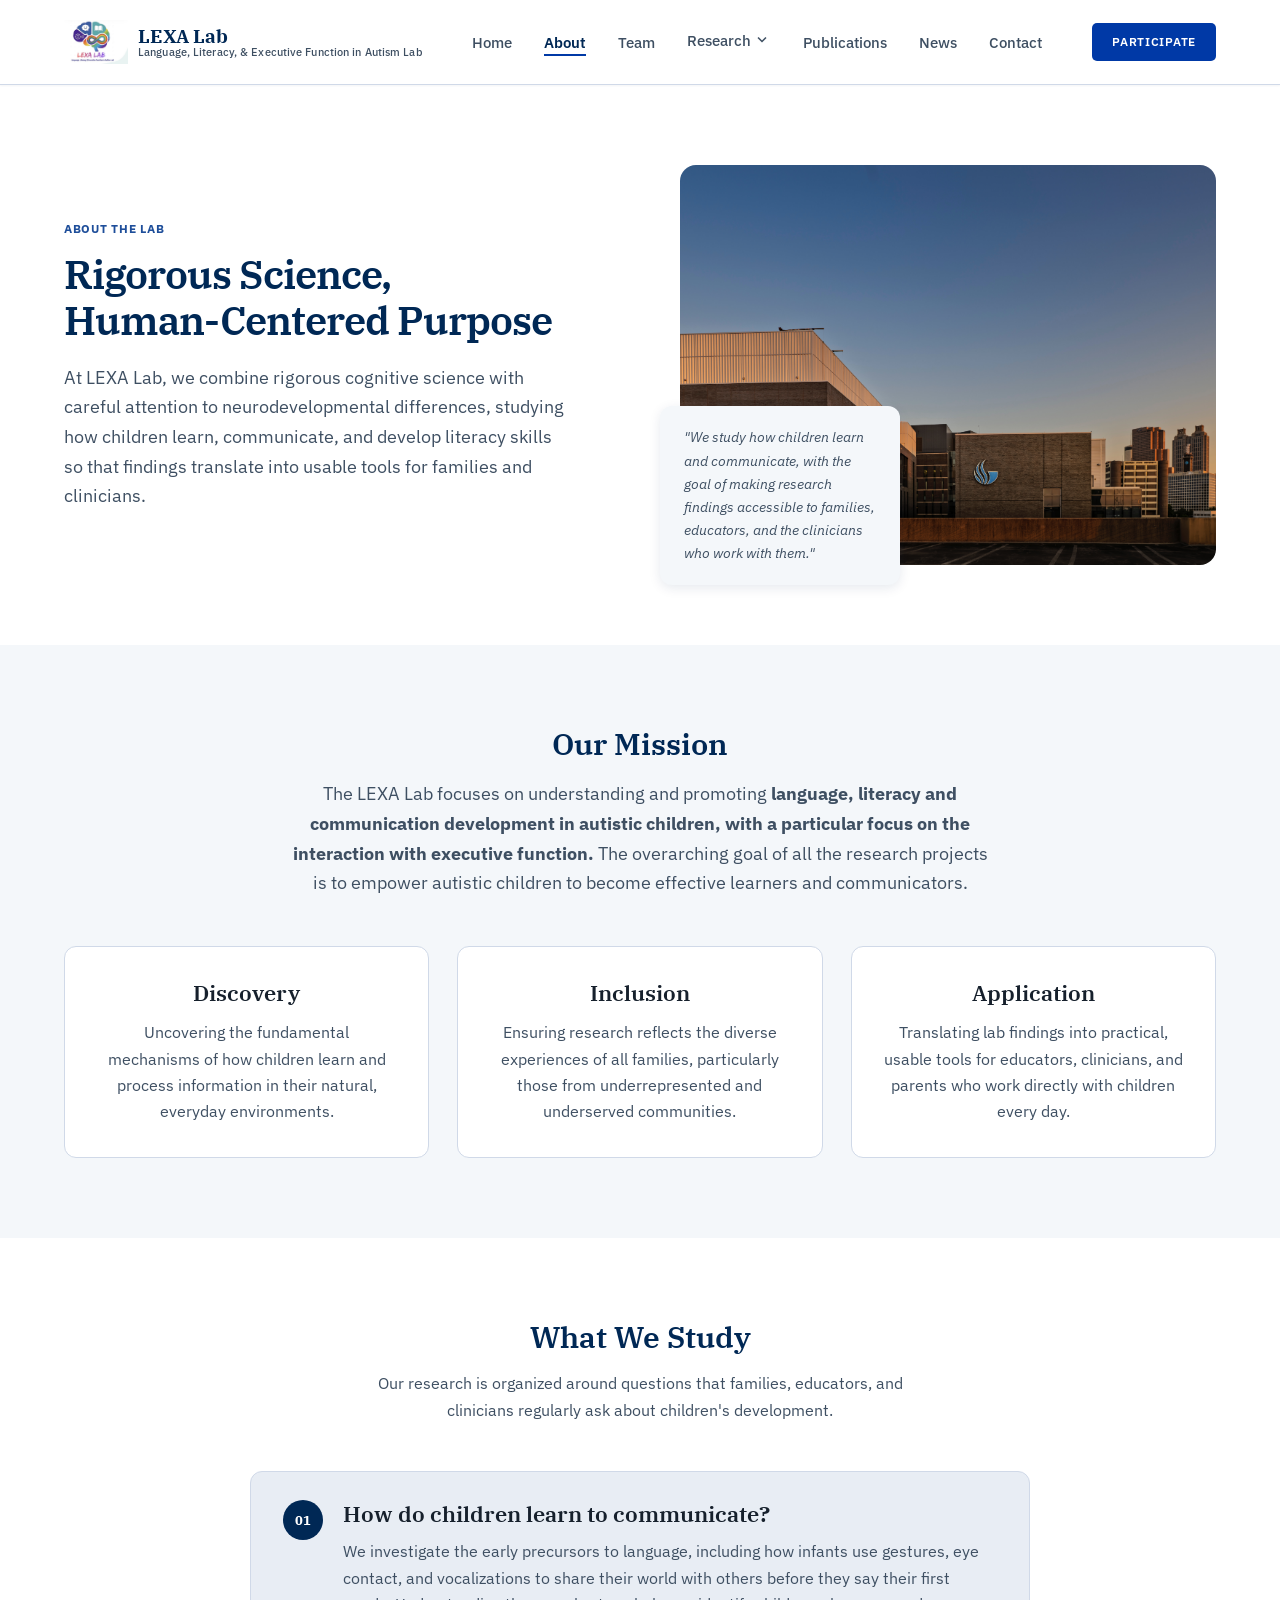
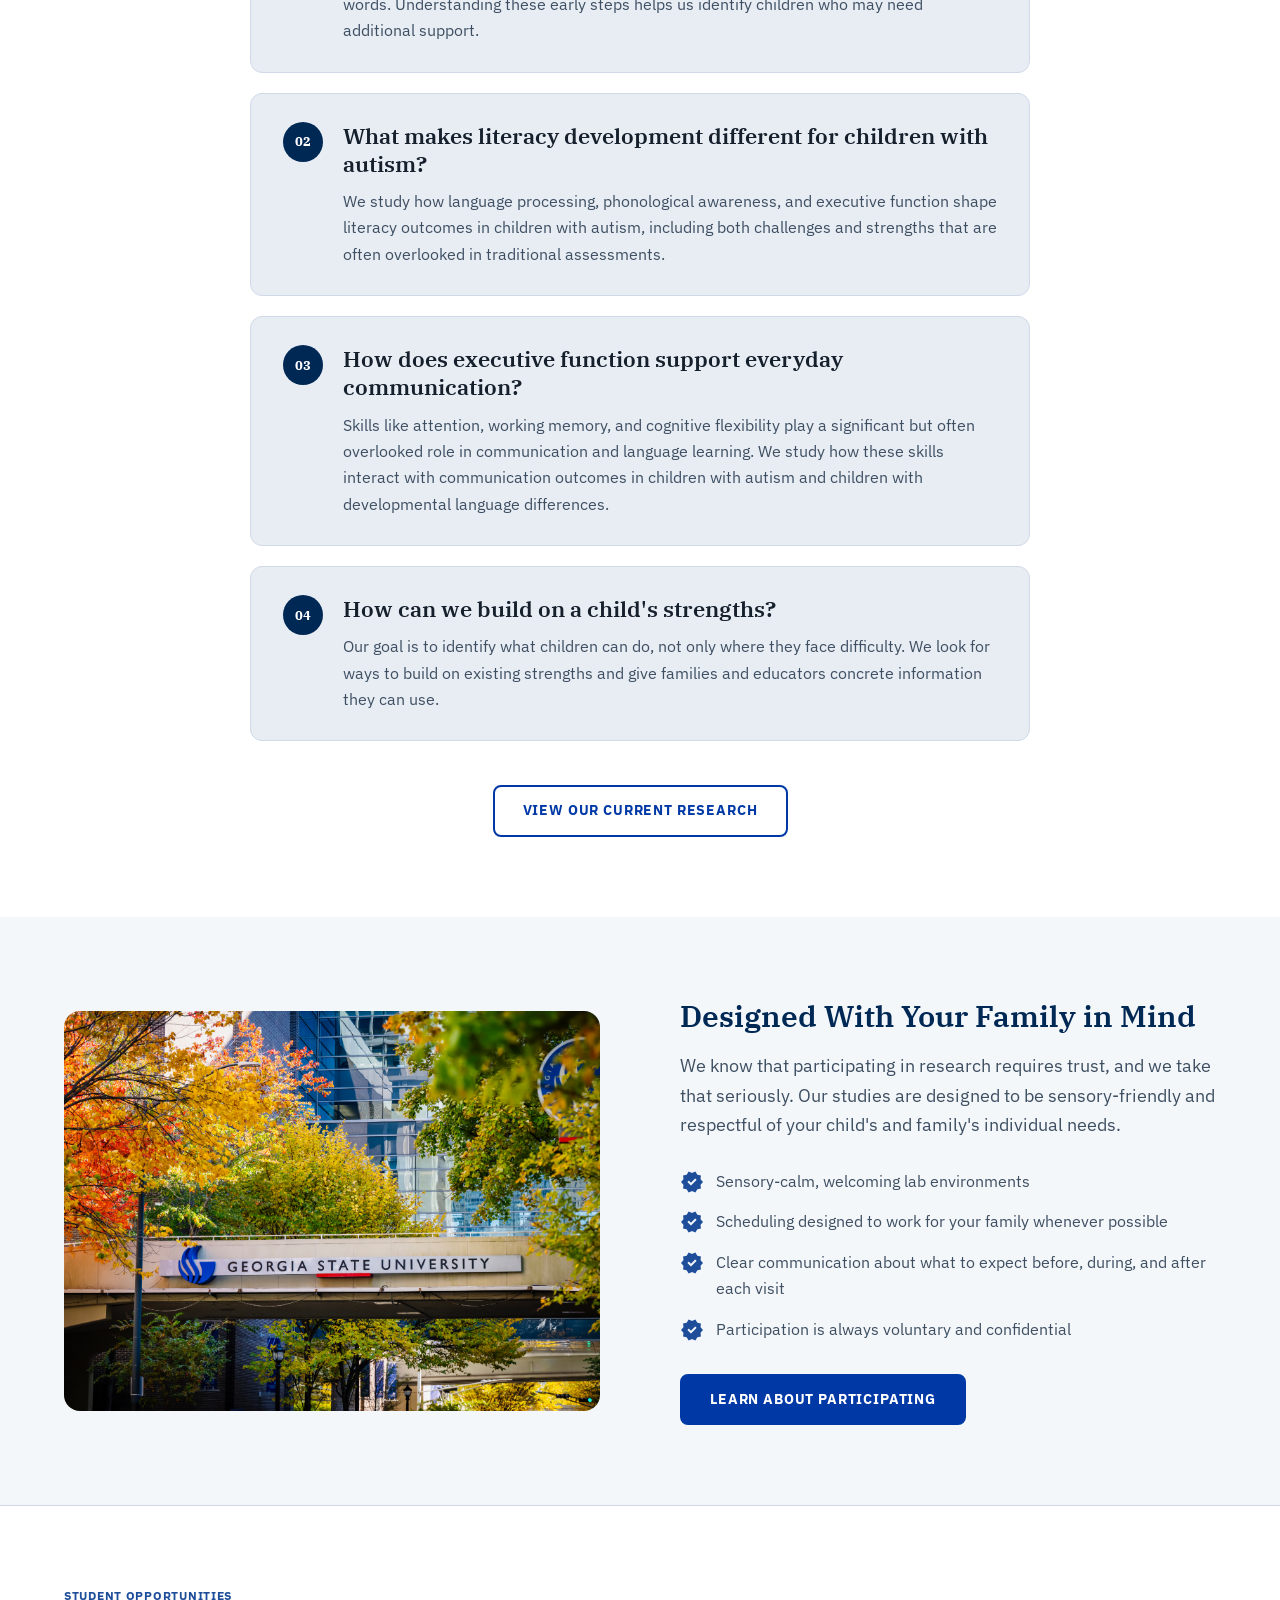
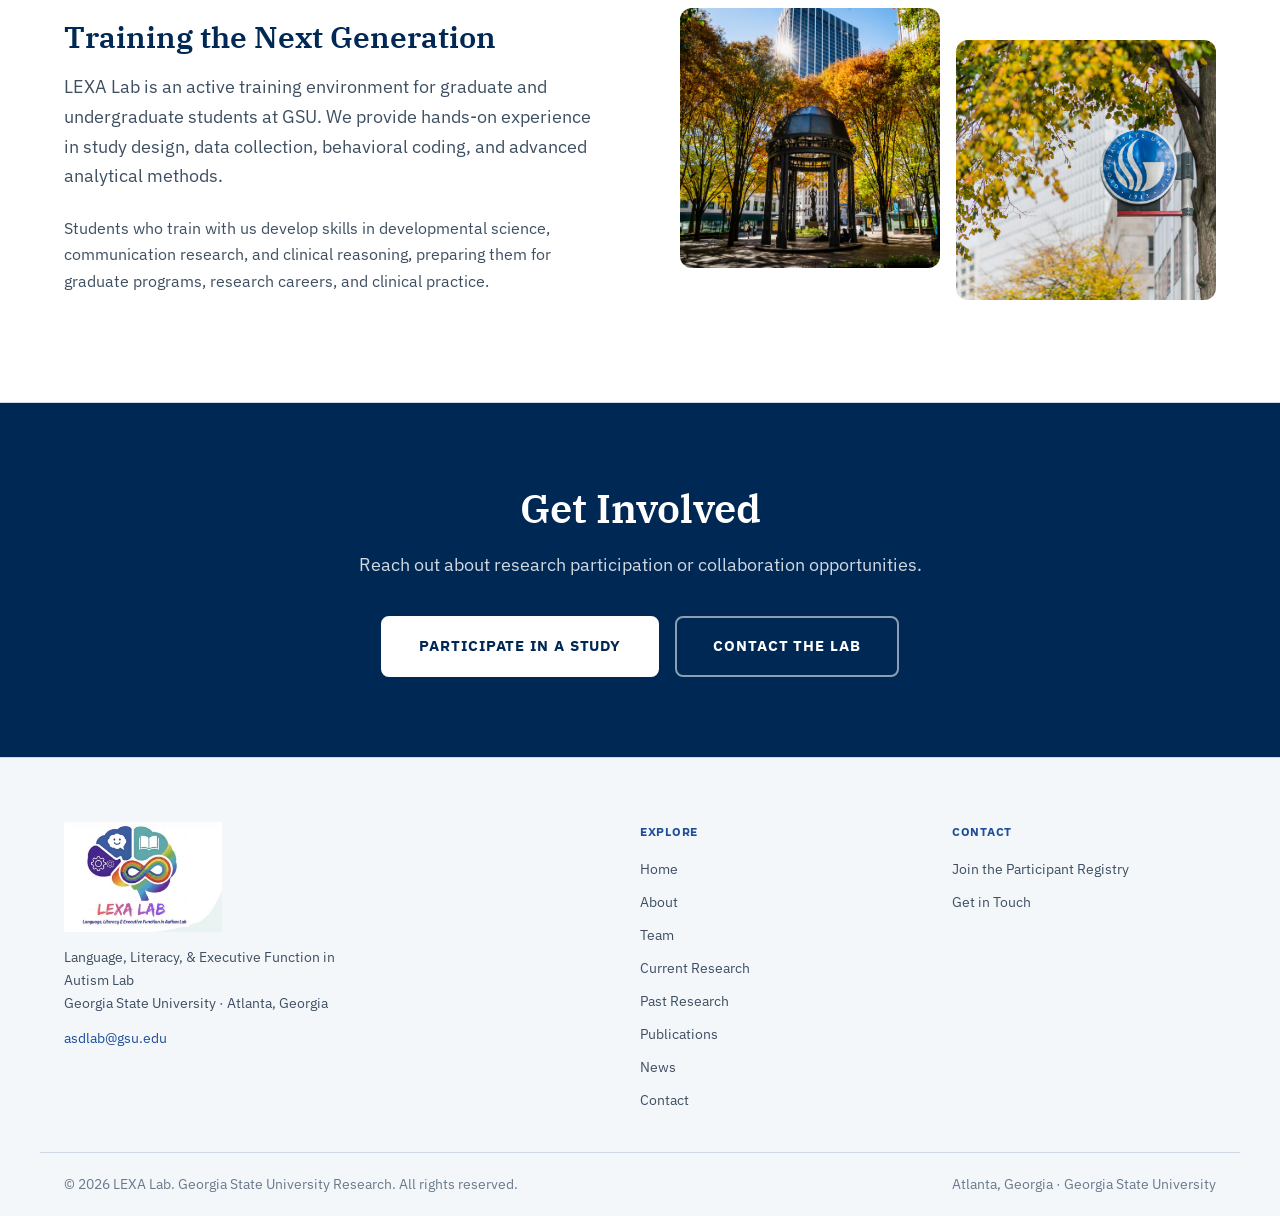
==== commit d69ceec9: "Add GSU photos to home, about, research, and contact pages Co-Authored-By: Claude Opus 4.8 <noreply@" ====
--- a/about.html
+++ b/about.html
@@ -108,16 +108,11 @@
              a tablet-based assessment tool. Warm, clean, academic but approachable. -->
         <!-- Replace this placeholder with final lab photography. Keep similar aspect ratio and add descriptive alt text. -->
         <div style="position: relative;">
-          <div
-            class="img-placeholder ph-labeled"
-            role="img"
-            aria-label="Photo placeholder: A researcher in a bright, modern GSU lab setting, smiling while working with a cognitive assessment tool"
-            style="border-radius: var(--radius-2xl); min-height: 400px;"
-          >
-            <div class="placeholder-inner">
-              <p>Campus / Lab Photo</p>
-            </div>
-          </div>
+          <img
+            src="assets/images/20260423MLB_GSU_Science_Tower_0012.jpeg"
+            alt="Georgia State University's Science Tower at sunset, with the downtown Atlanta skyline behind it"
+            style="width:100%; min-height:400px; height:100%; object-fit:cover; object-position:center; border-radius: var(--radius-2xl); display:block;"
+          />
 
           <aside class="float-quote" aria-label="Lab quote">
             <p>"We study how children learn and communicate, with the goal of making research findings accessible to families, educators, and the clinicians who work with them."</p>
@@ -260,16 +255,11 @@
              joyful moment. Soft light. Empathetic, NOT clinical. -->
         <!-- Replace this placeholder with final lab photography. Keep similar aspect ratio and add descriptive alt text. -->
         <div style="position: relative;">
-          <div
-            class="img-placeholder ph-labeled"
-            role="img"
-            aria-label="Photo placeholder: A diverse family in a comfortable, sun-lit home setting — warm and candid"
-            style="border-radius: var(--radius-2xl); min-height: 400px;"
-          >
-            <div class="placeholder-inner">
-              <p>Family Participation Photo</p>
-            </div>
-          </div>
+          <img
+            src="assets/images/110625_MLB_GSU_Fall_Stock_019.jpeg"
+            alt="The Georgia State University sign on a downtown Atlanta campus walkway, framed by trees in fall color"
+            style="width:100%; min-height:400px; height:100%; object-fit:cover; object-position:center; border-radius: var(--radius-2xl); display:block;"
+          />
         </div>
 
         <div>
@@ -328,26 +318,16 @@
              a close-up of a student taking detailed notes in a lab setting -->
         <!-- Replace these placeholders with final lab photography. Keep similar aspect ratios and add descriptive alt text. -->
         <div class="image-pair">
-          <div
-            class="img-placeholder ph-labeled"
-            role="img"
-            aria-label="Photo placeholder: A group of diverse GSU students collaborating in a modern academic lab"
-            style="border-radius: var(--radius-xl); aspect-ratio: 1;"
-          >
-            <div class="placeholder-inner">
-              <p>Campus / Lab Photo</p>
-            </div>
-          </div>
-          <div
-            class="img-placeholder ph-labeled"
-            role="img"
-            aria-label="Photo placeholder: A student taking careful notes in a research lab, scientific equipment in background"
-            style="border-radius: var(--radius-xl); aspect-ratio: 1; margin-top: 32px;"
-          >
-            <div class="placeholder-inner">
-              <p>Campus / Lab Photo</p>
-            </div>
-          </div>
+          <img
+            src="assets/images/110625_MLB_GSU_Fall_Stock_005.jpeg"
+            alt="The gazebo in Woodruff Park on Georgia State's downtown campus, framed by trees in fall color"
+            style="width:100%; aspect-ratio: 1; object-fit:cover; object-position:center; border-radius: var(--radius-xl); display:block;"
+          />
+          <img
+            src="assets/images/20161128_MLB_COE_009.jpeg"
+            alt="A Georgia State University seal sign on a downtown campus lamppost, surrounded by yellow autumn leaves"
+            style="width:100%; aspect-ratio: 1; object-fit:cover; object-position:65% center; border-radius: var(--radius-xl); margin-top: 32px; display:block;"
+          />
         </div>
 
       </div>
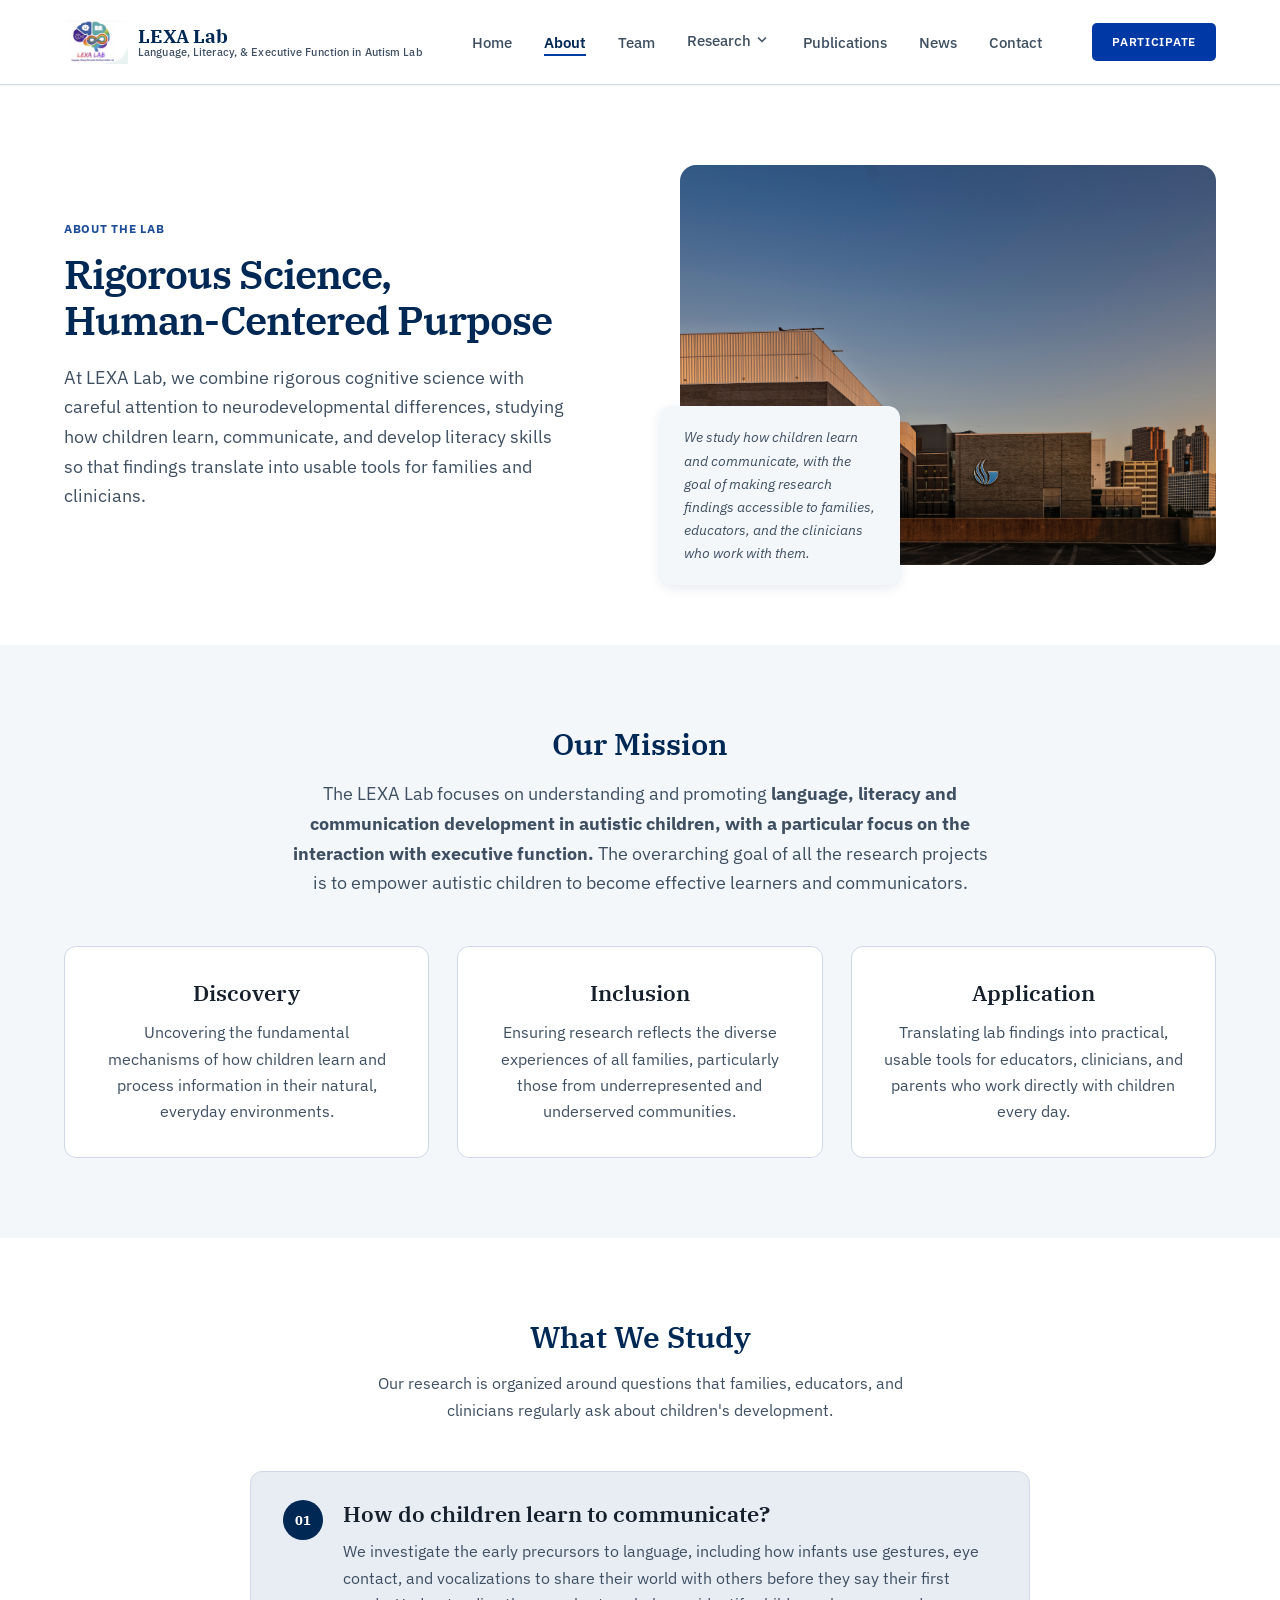
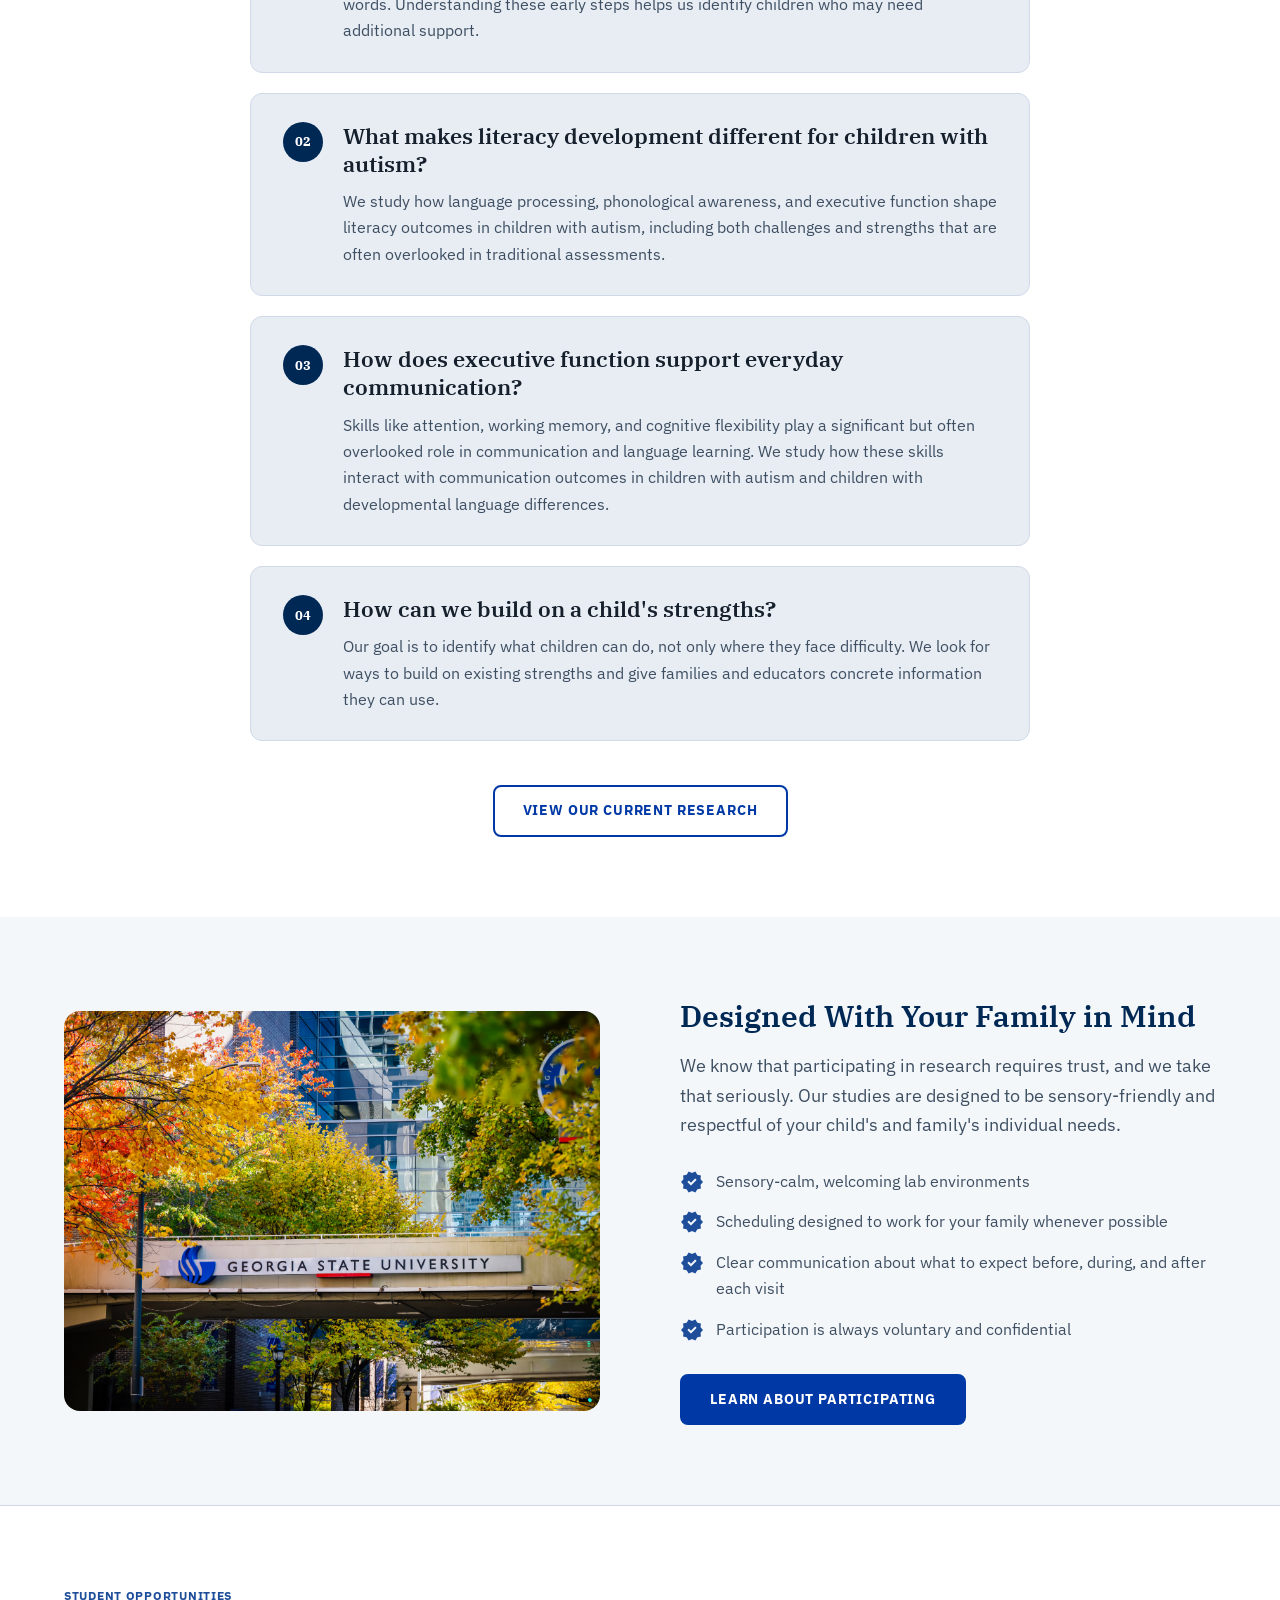
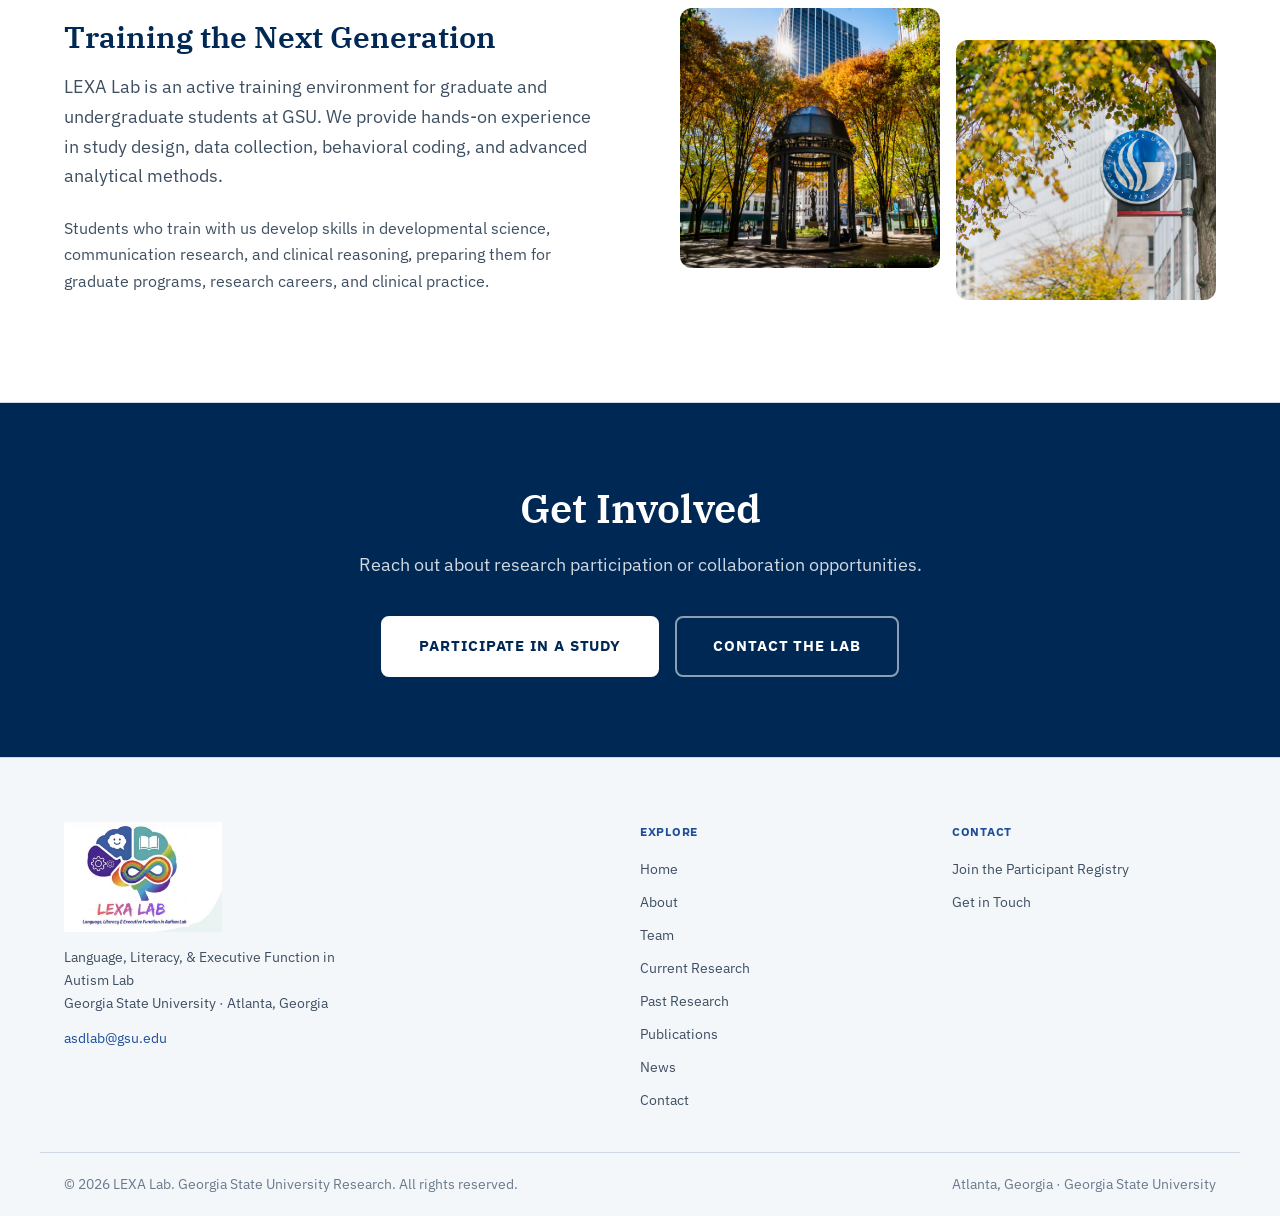
==== commit 5b57b8b3: "Contact/About/Past Research polish - contact: remove "Find Us on Campus" map placeholder section - c" ====
--- a/about.html
+++ b/about.html
@@ -115,7 +115,7 @@
           />
 
           <aside class="float-quote" aria-label="Lab quote">
-            <p>"We study how children learn and communicate, with the goal of making research findings accessible to families, educators, and the clinicians who work with them."</p>
+            <p>We study how children learn and communicate, with the goal of making research findings accessible to families, educators, and the clinicians who work with them.</p>
           </aside>
         </div>
 
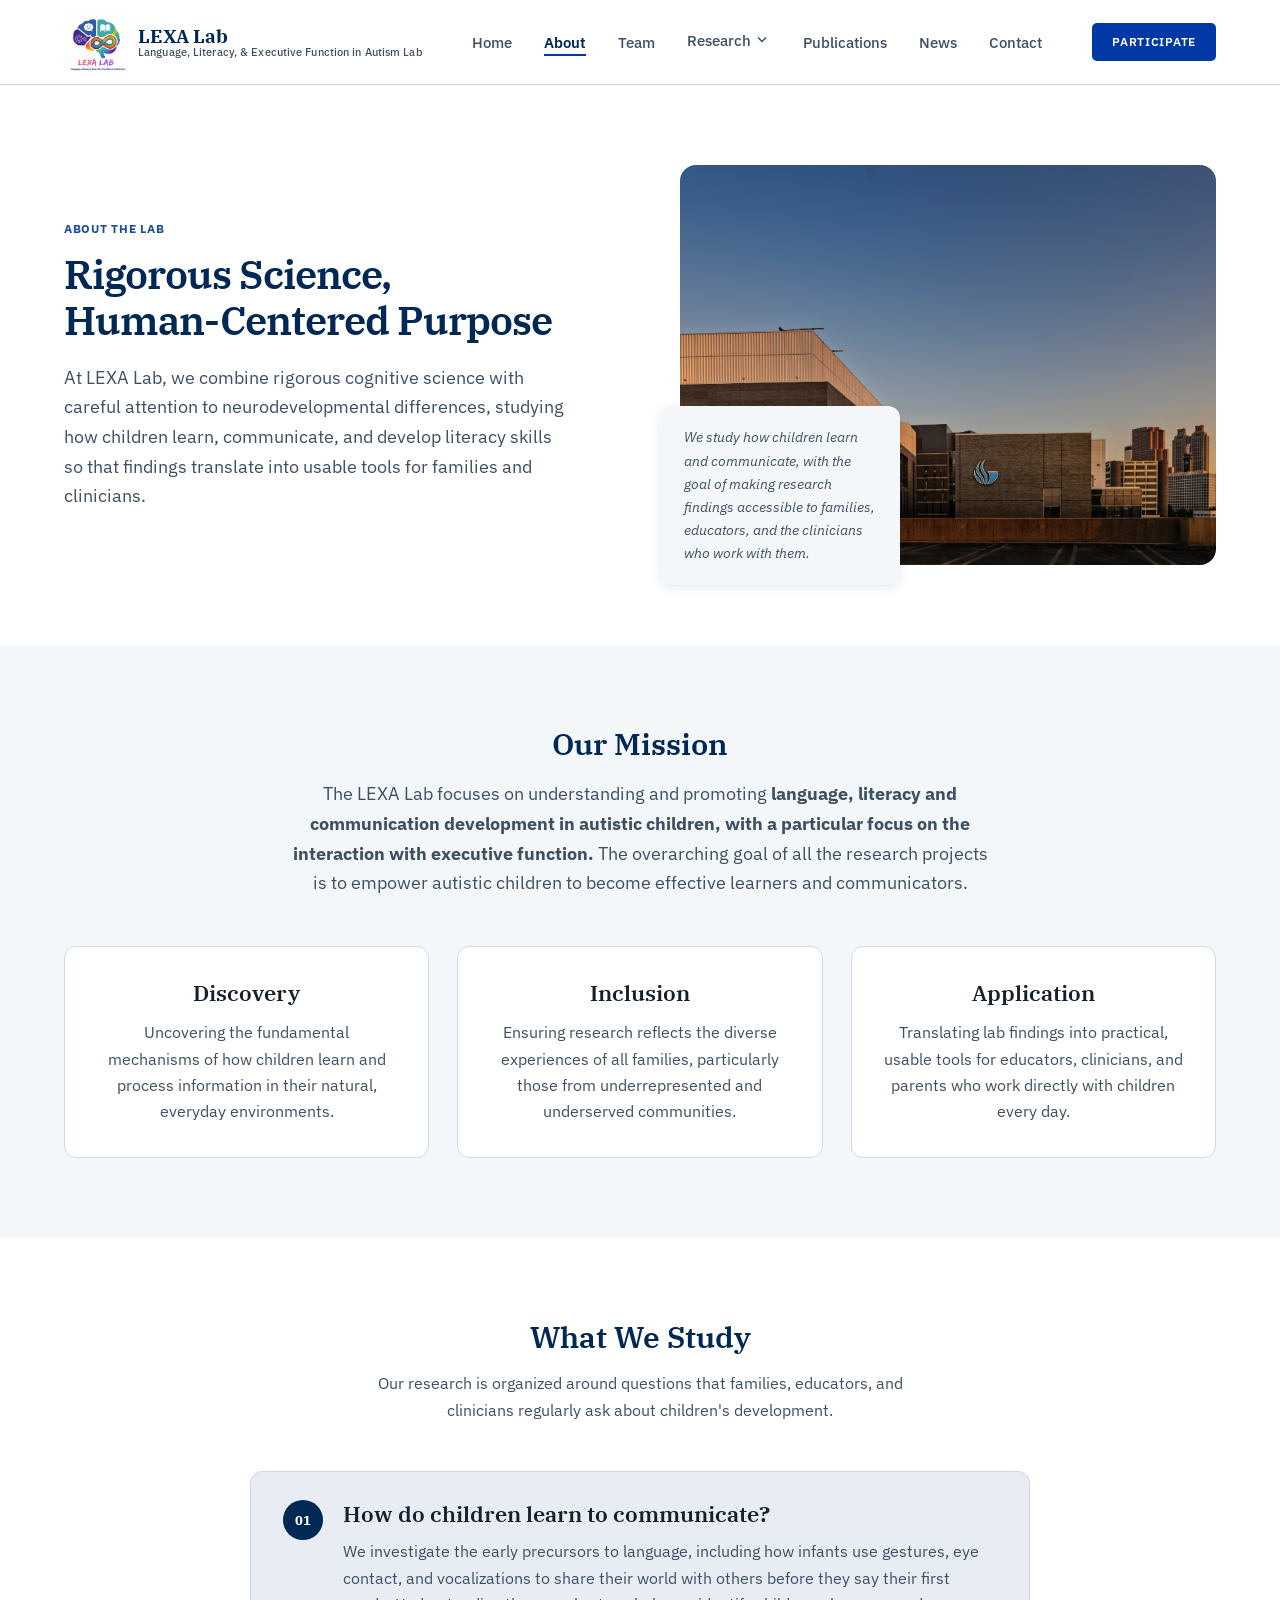
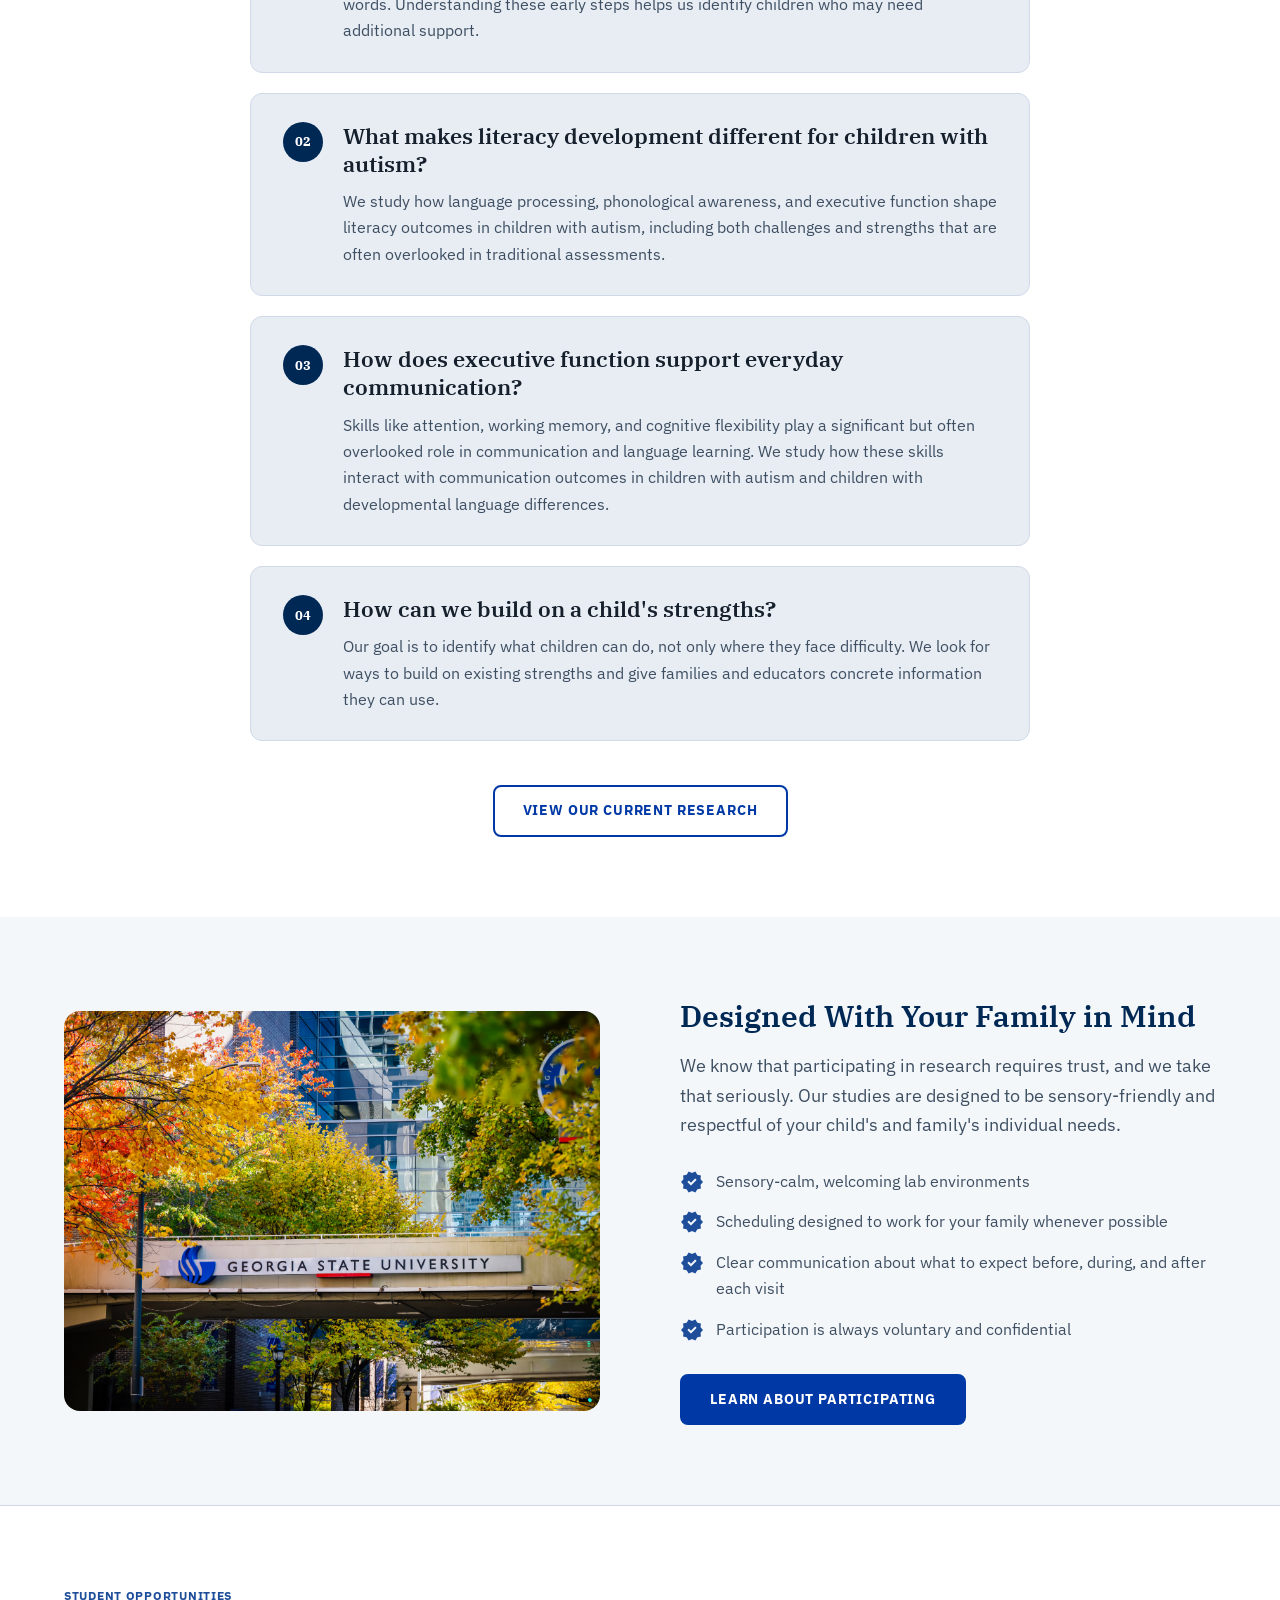
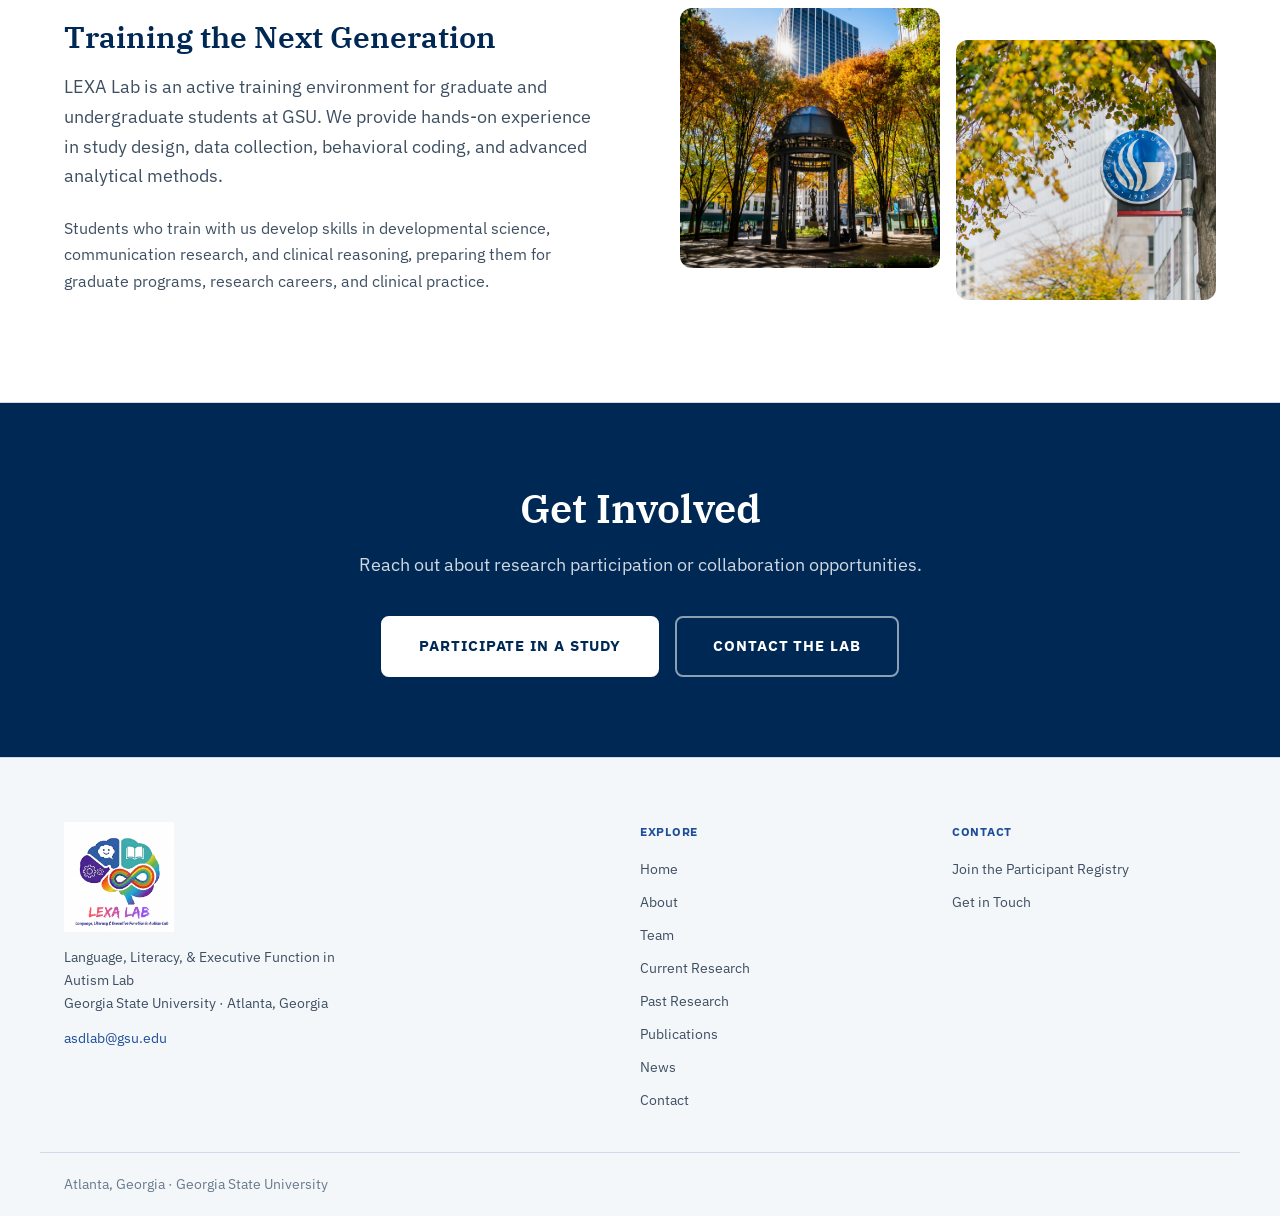
==== commit 4a3f10e5: "Remove footer copyright notice" ====
--- a/about.html
+++ b/about.html
@@ -393,7 +393,6 @@
       </div>
     </div>
     <div class="footer-bottom">
-      <p class="footer-copy">© 2026 LEXA Lab. Georgia State University Research. All rights reserved.</p>
       <p class="footer-copy">Atlanta, Georgia · Georgia State University</p>
     </div>
   </footer>
--- a/assets/css/styles.css
+++ b/assets/css/styles.css
@@ -1161,6 +1161,93 @@
 }
 .team-card:hover { box-shadow: var(--shadow-sm); }
 
+.team-card-profile {
+  display: grid;
+  grid-template-columns: auto 1fr;
+  align-items: start;
+  gap: 20px;
+}
+
+.team-card-profile h3 {
+  font-family: var(--font-heading);
+  font-size: var(--text-h4);
+  font-weight: 600;
+  color: var(--clr-text);
+  margin-bottom: 2px;
+}
+
+.member-headshot {
+  width: 120px;
+  height: 120px;
+  border-radius: 50%;
+  object-fit: cover;
+  object-position: center;
+  flex-shrink: 0;
+}
+
+.member-headshot-sm {
+  width: 96px;
+  height: 96px;
+}
+
+.member-bio {
+  display: flex;
+  flex-direction: column;
+  gap: 14px;
+  color: var(--clr-text-mid);
+}
+
+.pi-profile {
+  display: grid;
+  grid-template-columns: minmax(220px, 300px) 1fr;
+  gap: 48px;
+  align-items: start;
+  background: var(--clr-surface-alt);
+  border: 1px solid var(--clr-surface-border);
+  border-radius: var(--radius-xl);
+  padding: 40px;
+}
+
+.pi-headshot {
+  width: 100%;
+  aspect-ratio: 4 / 5;
+  border-radius: var(--radius-xl);
+  object-fit: cover;
+  object-position: center;
+}
+
+.pi-profile h2 {
+  font-family: var(--font-heading);
+  font-size: clamp(26px, 3vw, 34px);
+  font-weight: 600;
+  color: var(--clr-primary);
+  margin-bottom: 2px;
+}
+
+.pi-title {
+  color: var(--clr-text-mid);
+  font-weight: 600;
+  margin-bottom: 20px;
+}
+
+@media (max-width: 760px) {
+  .pi-profile {
+    grid-template-columns: 1fr;
+    gap: 28px;
+    padding: 28px;
+  }
+
+  .pi-headshot {
+    width: min(100%, 320px);
+  }
+}
+
+@media (max-width: 480px) {
+  .team-card-profile {
+    grid-template-columns: 1fr;
+  }
+}
+
 .team-card-headshot {
   width: 88px;
   height: 88px;
@@ -1350,7 +1437,6 @@
 /* Callout / warm note */
 .callout-warm {
   background: var(--clr-gold-bg);
-  border-left: 4px solid var(--clr-gold);
   border-radius: 0 var(--radius-md) var(--radius-md) 0;
   padding: 20px 24px;
   display: flex;
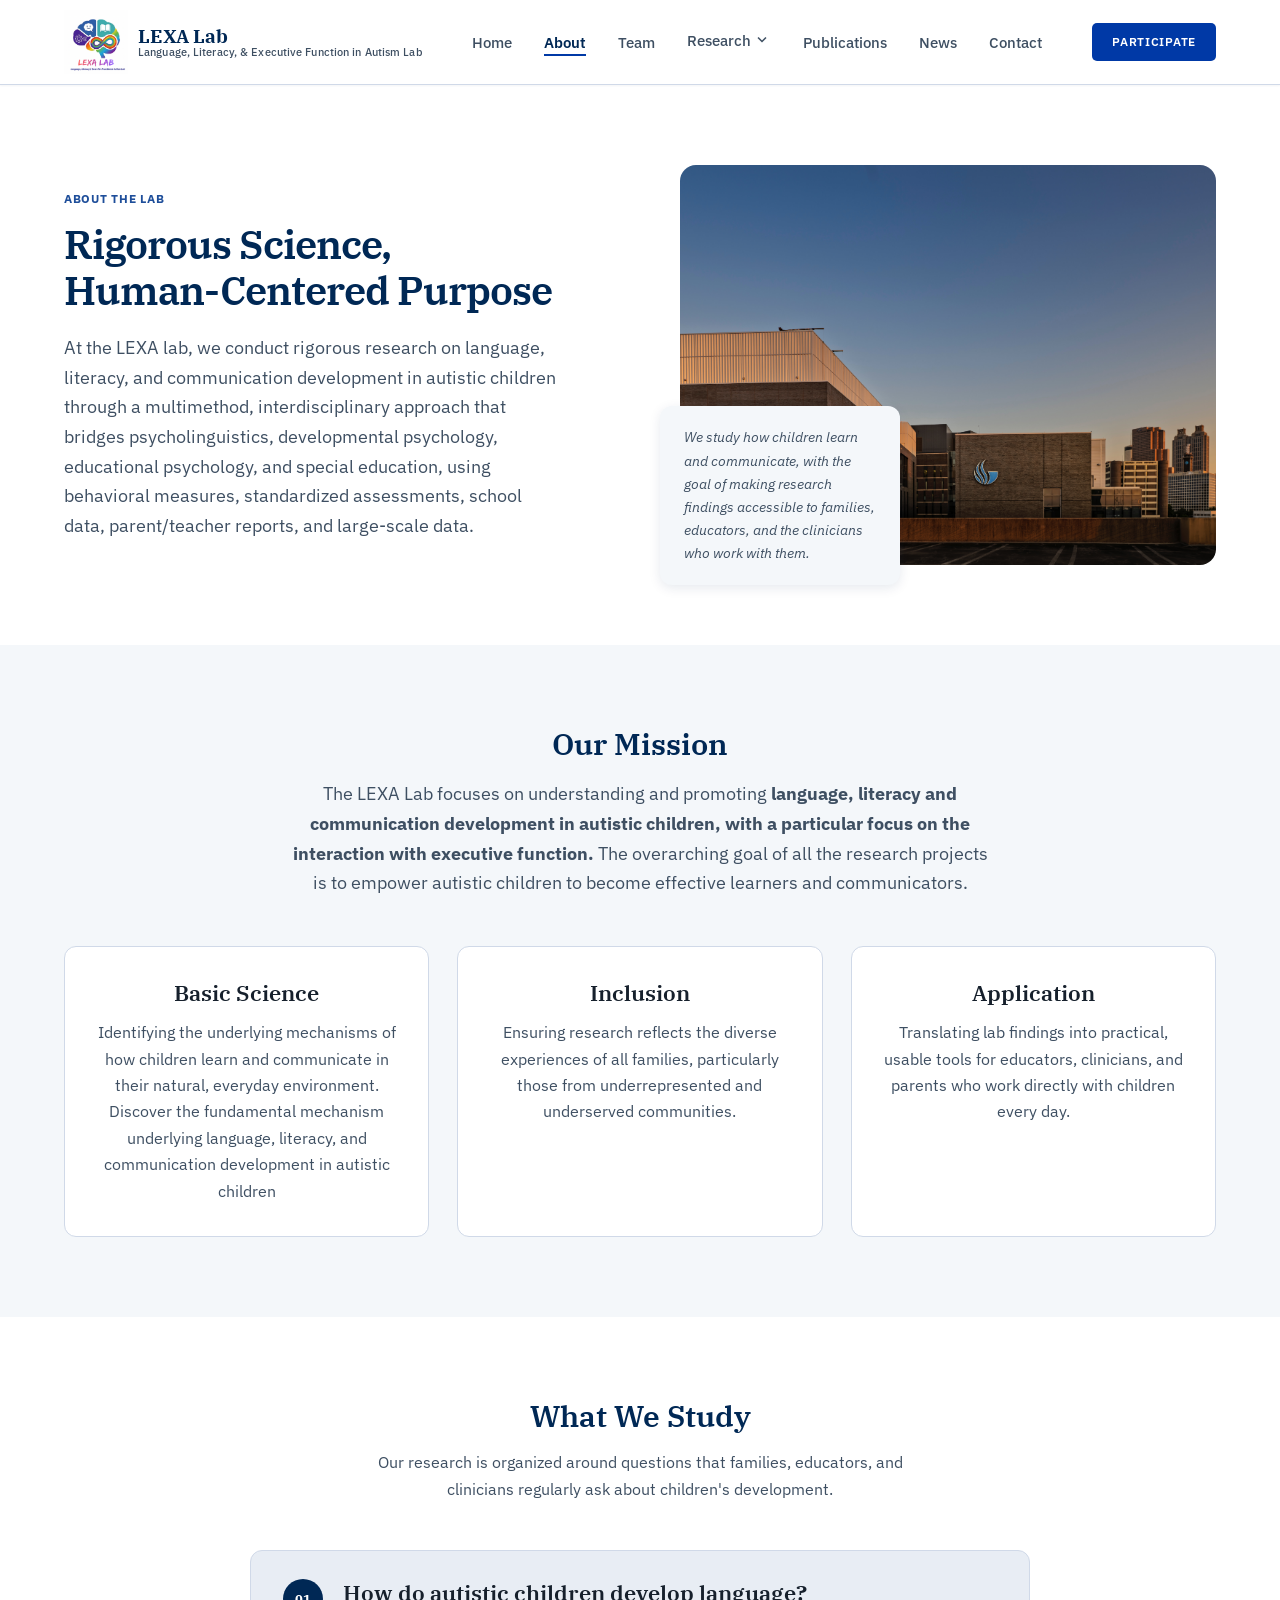
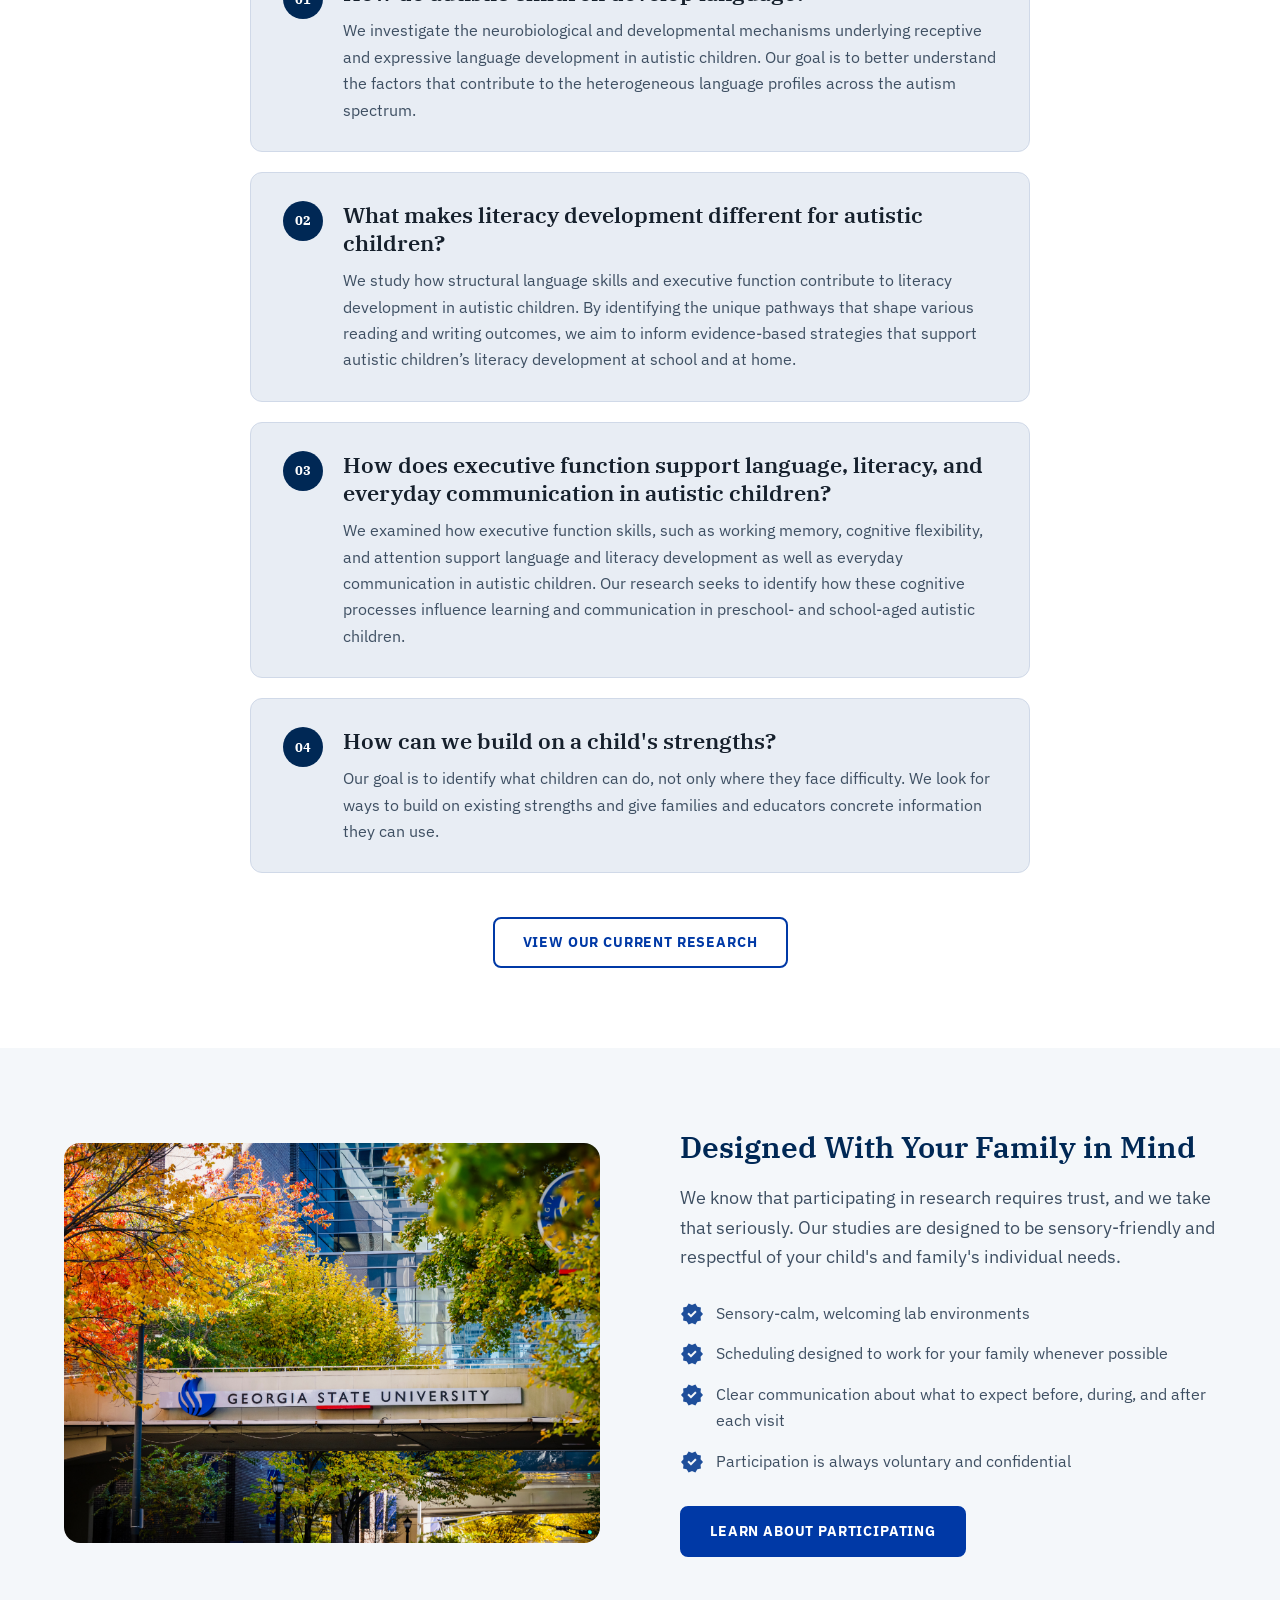
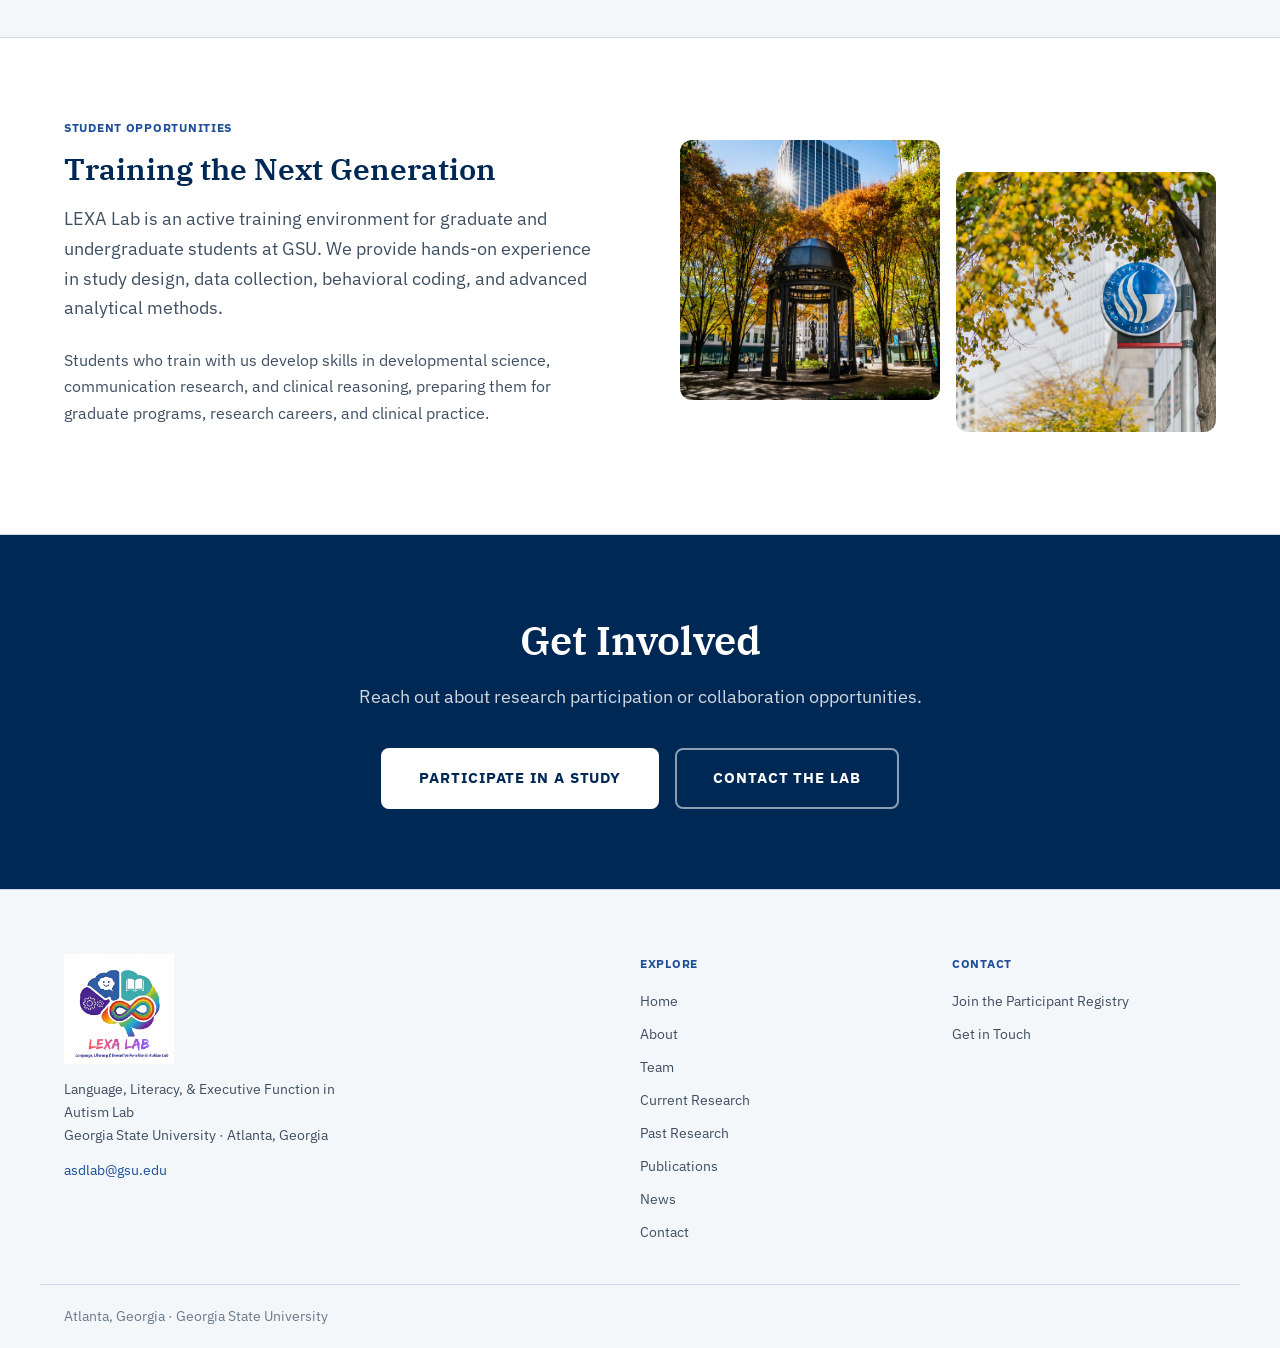
==== commit 878f53c3: "Apply requested LEXA Lab content updates" ====
--- a/about.html
+++ b/about.html
@@ -100,7 +100,7 @@
             Rigorous Science,<br />Human-Centered Purpose
           </h1>
           <p class="body-lg" style="margin-top: 20px; max-width: 500px;">
-            At LEXA Lab, we combine rigorous cognitive science with careful attention to neurodevelopmental differences, studying how children learn, communicate, and develop literacy skills so that findings translate into usable tools for families and clinicians.
+            At the LEXA lab, we conduct rigorous research on language, literacy, and communication development in autistic children through a multimethod, interdisciplinary approach that bridges psycholinguistics, developmental psychology, educational psychology, and special education, using behavioral measures, standardized assessments, school data, parent/teacher reports, and large-scale data.
           </p>
         </div>
 
@@ -142,10 +142,12 @@
         <div class="grid-3">
 
           <div class="card" style="text-align: center;">
-            <h3 class="card-heading">Discovery</h3>
+            <h3 class="card-heading">Basic Science</h3>
             <p class="body-md">
-              Uncovering the fundamental mechanisms of how children learn and process information
-              in their natural, everyday environments.
+              Identifying the underlying mechanisms of how children learn and communicate in their natural, everyday environment.
+            </p>
+            <p class="body-md">
+              Discover the fundamental mechanism underlying language, literacy, and communication development in autistic children
             </p>
           </div>
 
@@ -190,10 +192,9 @@
               <span class="material-symbols-outlined">question_mark</span>
             </div>
             <div>
-              <h3>How do children learn to communicate?</h3>
+              <h3>How do autistic children develop language?</h3>
               <p>
-                We investigate the early precursors to language, including how infants use gestures, eye contact, and vocalizations to share their world with others before they say their first words.
-                Understanding these early steps helps us identify children who may need additional support.
+                We investigate the neurobiological and developmental mechanisms underlying receptive and expressive language development in autistic children. Our goal is to better understand the factors that contribute to the heterogeneous language profiles across the autism spectrum.
               </p>
             </div>
           </div>
@@ -203,10 +204,9 @@
               <span class="material-symbols-outlined">question_mark</span>
             </div>
             <div>
-              <h3>What makes literacy development different for children with autism?</h3>
+              <h3>What makes literacy development different for autistic children?</h3>
               <p>
-                We study how language processing, phonological awareness, and executive function
-                shape literacy outcomes in children with autism, including both challenges and strengths that are often overlooked in traditional assessments.
+                We study how structural language skills and executive function contribute to literacy development in autistic children. By identifying the unique pathways that shape various reading and writing outcomes, we aim to inform evidence-based strategies that support autistic children’s literacy development at school and at home.
               </p>
             </div>
           </div>
@@ -216,9 +216,9 @@
               <span class="material-symbols-outlined">question_mark</span>
             </div>
             <div>
-              <h3>How does executive function support everyday communication?</h3>
+              <h3>How does executive function support language, literacy, and everyday communication in autistic children?</h3>
               <p>
-                Skills like attention, working memory, and cognitive flexibility play a significant but often overlooked role in communication and language learning. We study how these skills interact with communication outcomes in children with autism and children with developmental language differences.
+                We examined how executive function skills, such as working memory, cognitive flexibility, and attention support language and literacy development as well as everyday communication in autistic children. Our research seeks to identify how these cognitive processes influence learning and communication in preschool- and school-aged autistic children.
               </p>
             </div>
           </div>
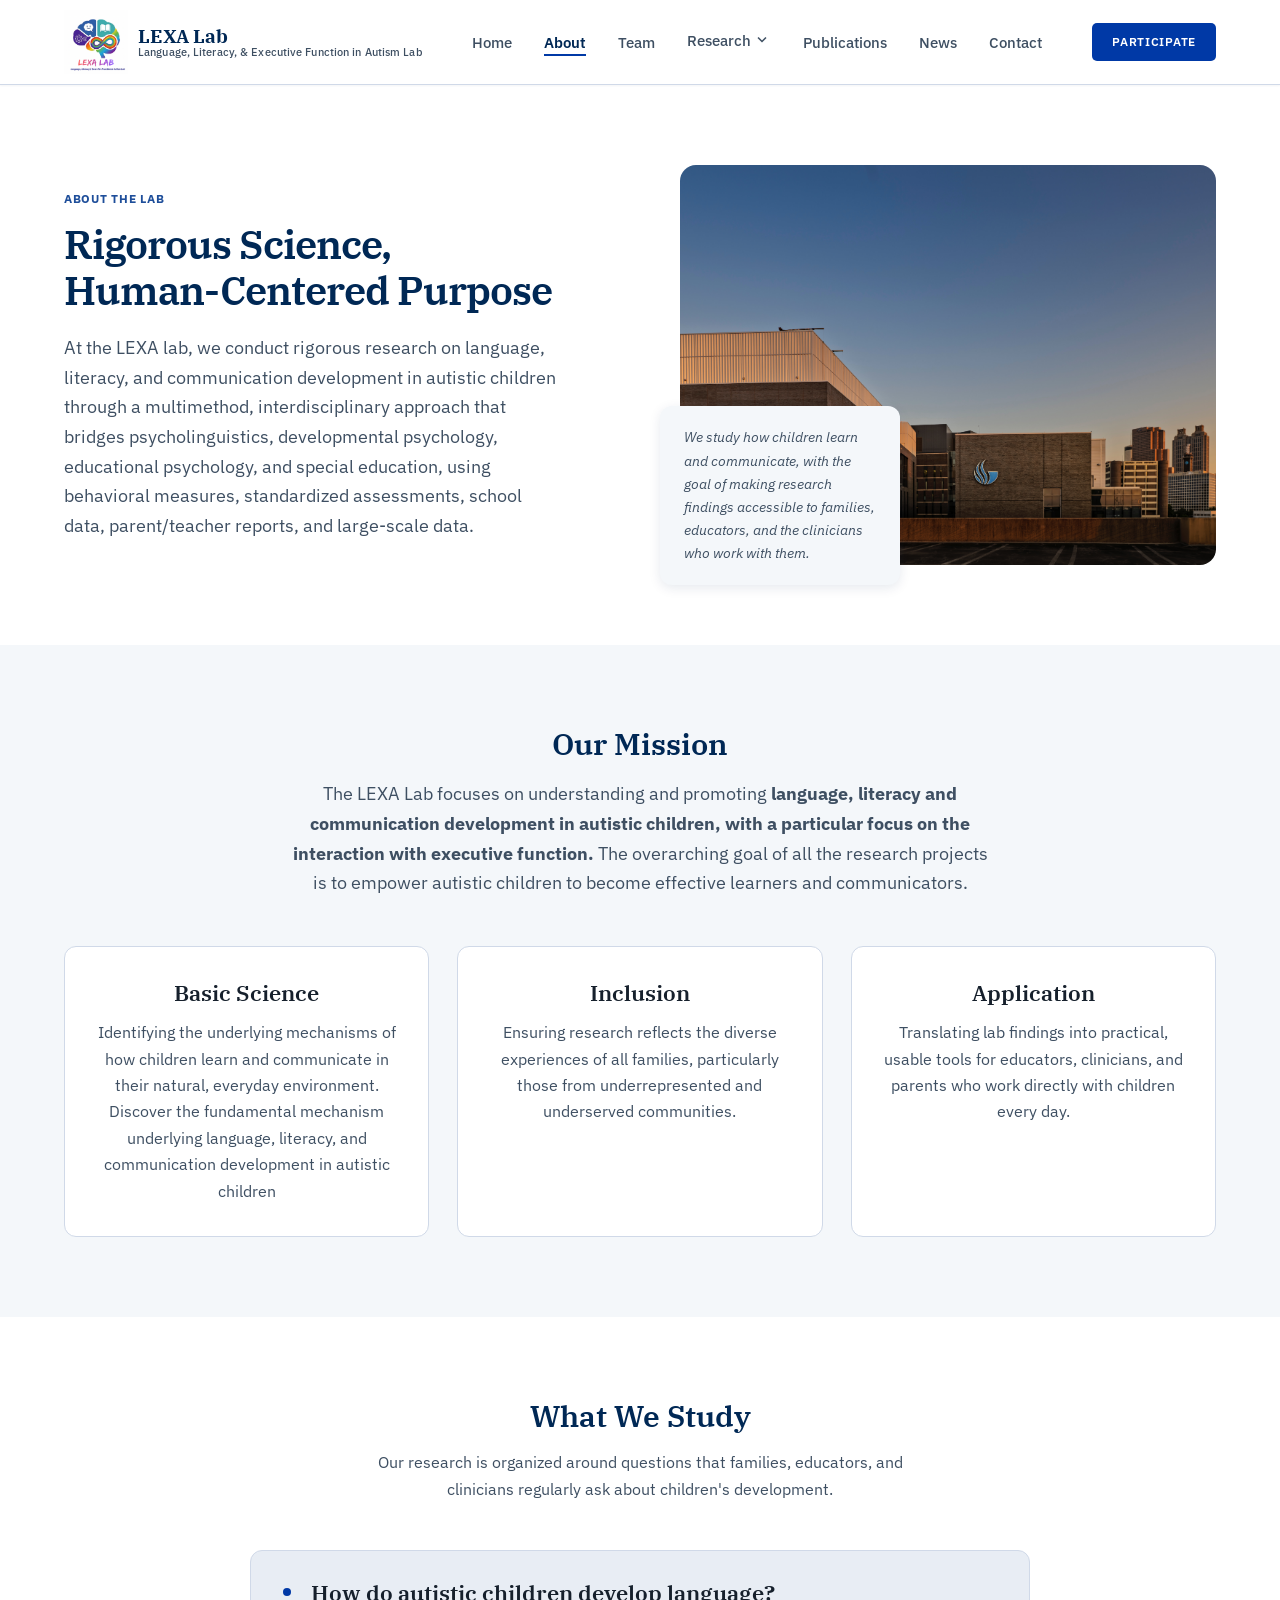
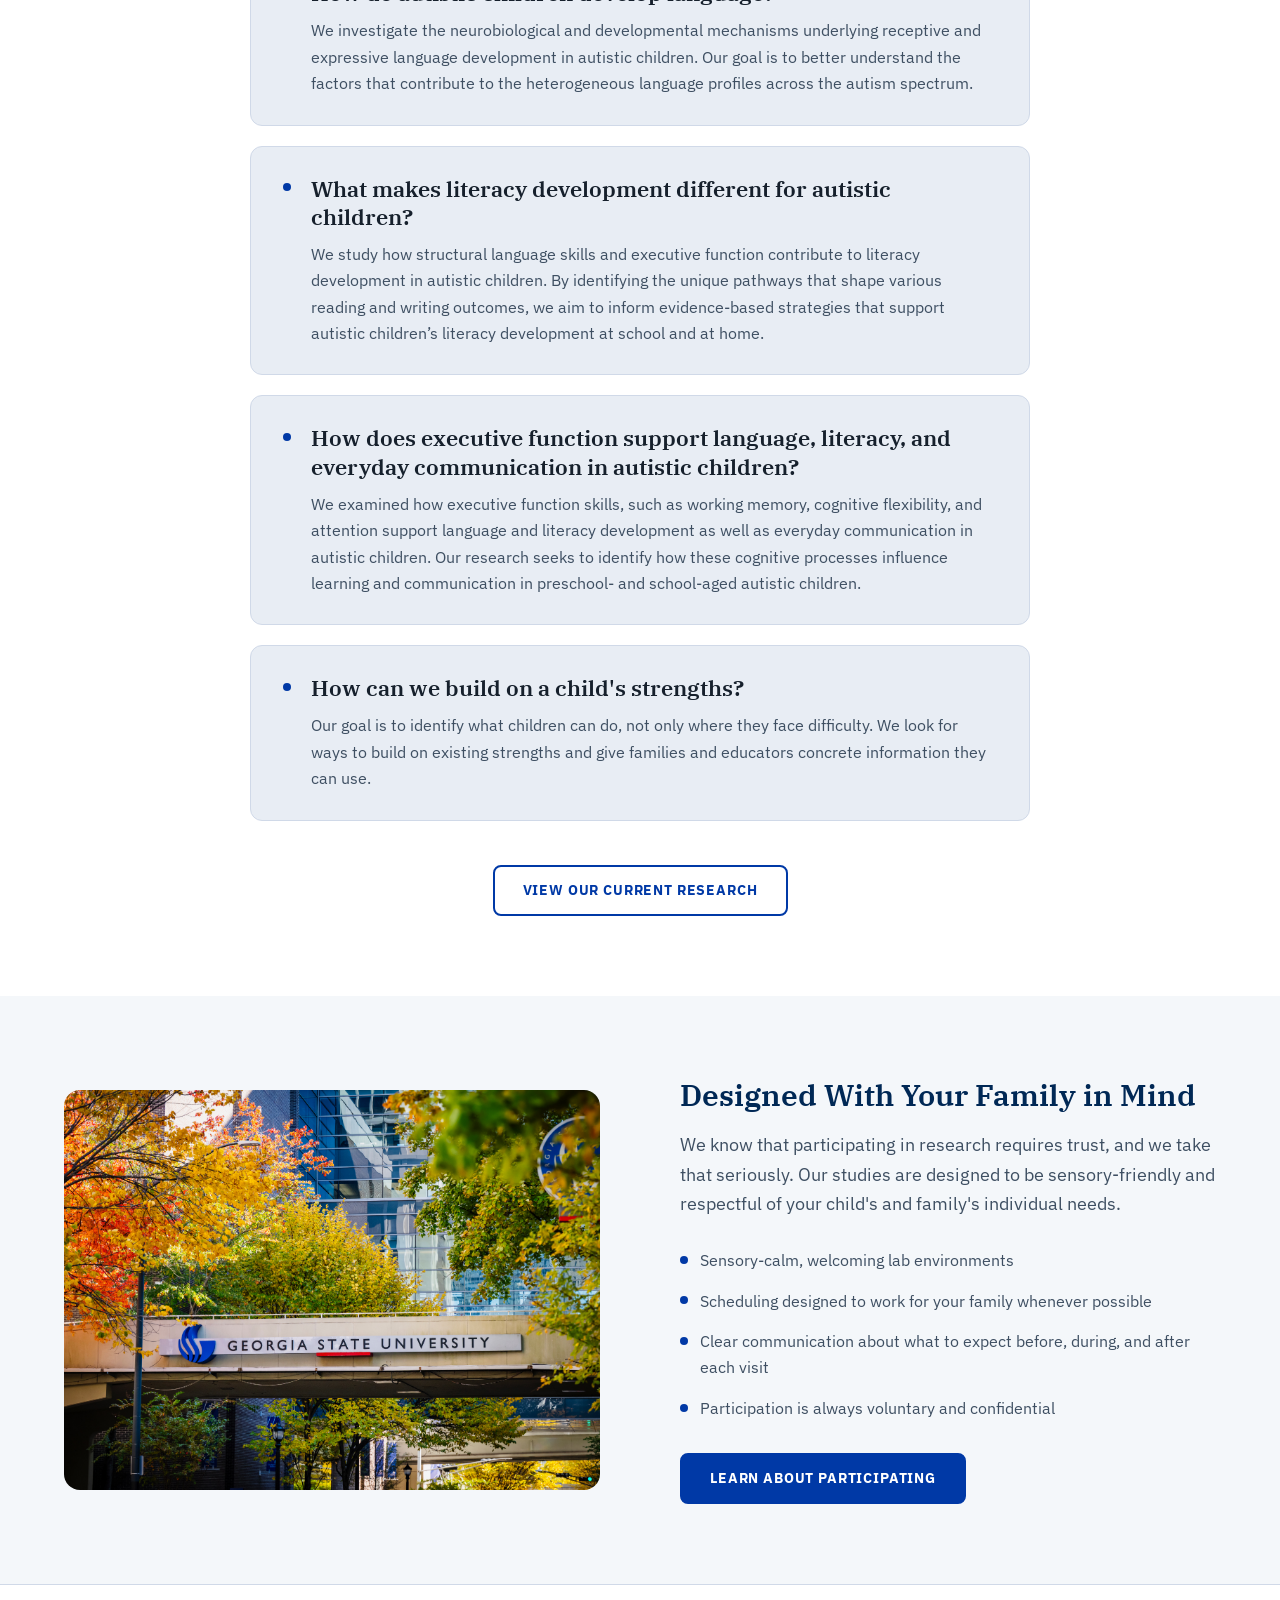
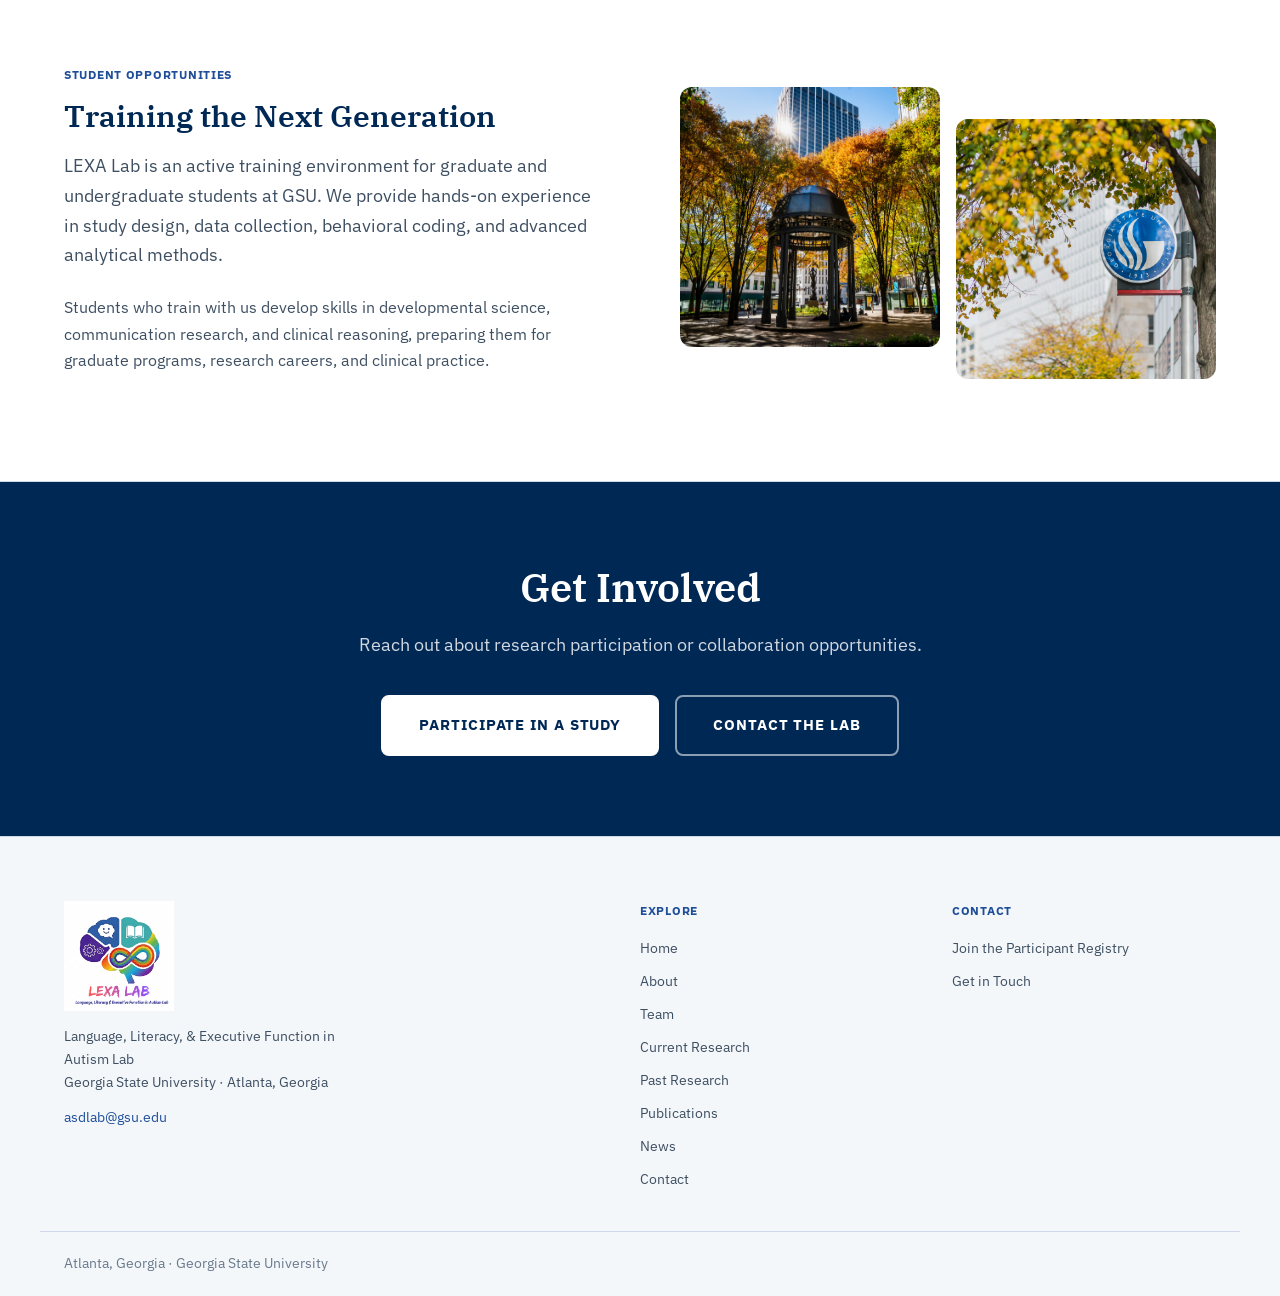
==== commit 6435441f: "Use solid blue list bullets" ====
--- a/about.html
+++ b/about.html
@@ -23,7 +23,7 @@
        ============================================================ -->
   <header class="site-header" role="banner">
     <div class="nav-inner">
-      <a href="index.html" class="nav-logo" aria-label="LEXA Lab — Home">
+      <a href="/" class="nav-logo" aria-label="LEXA Lab — Home">
         <div class="nav-logo-icon" aria-hidden="true">
           <img src="assets/images/lexa-lab-logo.png" alt="" class="nav-logo-brand-img" />
         </div>
@@ -36,26 +36,26 @@
       <!-- Update this navigation if additional pages are added in the future. -->
       <nav aria-label="Main navigation">
         <ul class="nav-links" role="list">
-          <li><a href="index.html"        class="nav-link">Home</a></li>
-          <li><a href="about.html"        class="nav-link active" aria-current="page">About</a></li>
-          <li><a href="team.html"         class="nav-link">Team</a></li>
+          <li><a href="/"        class="nav-link">Home</a></li>
+          <li><a href="/about"        class="nav-link active" aria-current="page">About</a></li>
+          <li><a href="/team"         class="nav-link">Team</a></li>
           <li class="nav-item-dropdown">
             <button class="nav-link nav-dropdown-toggle" aria-expanded="false" aria-haspopup="true">
               Research
               <span class="material-symbols-outlined" aria-hidden="true" style="font-size:18px;">expand_more</span>
             </button>
             <ul class="nav-dropdown-menu" role="menu">
-              <li role="none"><a role="menuitem" href="research.html" class="nav-dropdown-link">Current Research</a></li>
-              <li role="none"><a role="menuitem" href="past-research.html" class="nav-dropdown-link">Past Research</a></li>
+              <li role="none"><a role="menuitem" href="/research" class="nav-dropdown-link">Current Research</a></li>
+              <li role="none"><a role="menuitem" href="/past-research" class="nav-dropdown-link">Past Research</a></li>
             </ul>
           </li>
-          <li><a href="publications.html" class="nav-link">Publications</a></li>
-          <li><a href="news.html"          class="nav-link">News</a></li>
-          <li><a href="contact.html"      class="nav-link">Contact</a></li>
+          <li><a href="/publications" class="nav-link">Publications</a></li>
+          <li><a href="/news"          class="nav-link">News</a></li>
+          <li><a href="/contact"      class="nav-link">Contact</a></li>
         </ul>
       </nav>
 
-      <a href="contact.html#registry" class="btn-nav nav-cta" aria-label="Join the participant registry — opens contact page">Participate</a>
+      <a href="/contact#registry" class="btn-nav nav-cta" aria-label="Join the participant registry — opens contact page">Participate</a>
 
       <button
         class="mobile-menu-btn"
@@ -69,16 +69,16 @@
     </div>
 
     <nav id="mobile-menu" class="mobile-menu" aria-label="Mobile navigation">
-      <a href="index.html"        class="mobile-nav-link">Home</a>
-      <a href="about.html"        class="mobile-nav-link active" aria-current="page">About</a>
-      <a href="team.html"         class="mobile-nav-link">Team</a>
+      <a href="/"        class="mobile-nav-link">Home</a>
+      <a href="/about"        class="mobile-nav-link active" aria-current="page">About</a>
+      <a href="/team"         class="mobile-nav-link">Team</a>
       <span class="mobile-nav-group-label">Research</span>
-      <a href="research.html"      class="mobile-nav-link mobile-nav-sublink">Current Research</a>
-      <a href="past-research.html" class="mobile-nav-link mobile-nav-sublink">Past Research</a>
-      <a href="publications.html" class="mobile-nav-link">Publications</a>
-      <a href="news.html"        class="mobile-nav-link">News</a>
-      <a href="contact.html"      class="mobile-nav-link">Contact</a>
-      <a href="contact.html#registry" class="btn-nav">Participate in a Study</a>
+      <a href="/research"      class="mobile-nav-link mobile-nav-sublink">Current Research</a>
+      <a href="/past-research" class="mobile-nav-link mobile-nav-sublink">Past Research</a>
+      <a href="/publications" class="mobile-nav-link">Publications</a>
+      <a href="/news"        class="mobile-nav-link">News</a>
+      <a href="/contact"      class="mobile-nav-link">Contact</a>
+      <a href="/contact#registry" class="btn-nav">Participate in a Study</a>
     </nav>
   </header>
 
@@ -188,9 +188,7 @@
         <div class="qa-stack">
 
           <div class="qa-block">
-            <div class="qa-icon" aria-hidden="true">
-              <span class="material-symbols-outlined">question_mark</span>
-            </div>
+            <span class="solid-blue-bullet" aria-hidden="true"></span>
             <div>
               <h3>How do autistic children develop language?</h3>
               <p>
@@ -200,9 +198,7 @@
           </div>
 
           <div class="qa-block">
-            <div class="qa-icon" aria-hidden="true">
-              <span class="material-symbols-outlined">question_mark</span>
-            </div>
+            <span class="solid-blue-bullet" aria-hidden="true"></span>
             <div>
               <h3>What makes literacy development different for autistic children?</h3>
               <p>
@@ -212,9 +208,7 @@
           </div>
 
           <div class="qa-block">
-            <div class="qa-icon" aria-hidden="true">
-              <span class="material-symbols-outlined">question_mark</span>
-            </div>
+            <span class="solid-blue-bullet" aria-hidden="true"></span>
             <div>
               <h3>How does executive function support language, literacy, and everyday communication in autistic children?</h3>
               <p>
@@ -224,9 +218,7 @@
           </div>
 
           <div class="qa-block">
-            <div class="qa-icon" aria-hidden="true">
-              <span class="material-symbols-outlined">question_mark</span>
-            </div>
+            <span class="solid-blue-bullet" aria-hidden="true"></span>
             <div>
               <h3>How can we build on a child's strengths?</h3>
               <p>
@@ -238,7 +230,7 @@
         </div>
 
         <div style="margin-top: 44px; text-align: center;">
-          <a href="research.html" class="btn btn-outlined">View Our Current Research</a>
+          <a href="/research" class="btn btn-outlined">View Our Current Research</a>
         </div>
 
       </div>
@@ -271,23 +263,23 @@
           </p>
           <ul class="check-list" style="margin-bottom: 32px;">
             <li>
-              <span class="material-symbols-outlined check-icon icon-filled" aria-hidden="true">verified</span>
+              <span class="solid-blue-bullet" aria-hidden="true"></span>
               <span>Sensory-calm, welcoming lab environments</span>
             </li>
             <li>
-              <span class="material-symbols-outlined check-icon icon-filled" aria-hidden="true">verified</span>
+              <span class="solid-blue-bullet" aria-hidden="true"></span>
               <span>Scheduling designed to work for your family whenever possible</span>
             </li>
             <li>
-              <span class="material-symbols-outlined check-icon icon-filled" aria-hidden="true">verified</span>
+              <span class="solid-blue-bullet" aria-hidden="true"></span>
               <span>Clear communication about what to expect before, during, and after each visit</span>
             </li>
             <li>
-              <span class="material-symbols-outlined check-icon icon-filled" aria-hidden="true">verified</span>
+              <span class="solid-blue-bullet" aria-hidden="true"></span>
               <span>Participation is always voluntary and confidential</span>
             </li>
           </ul>
-          <a href="contact.html#registry" class="btn btn-primary">Learn About Participating</a>
+          <a href="/contact#registry" class="btn btn-primary">Learn About Participating</a>
         </div>
 
       </div>
@@ -347,8 +339,8 @@
             Reach out about research participation or collaboration opportunities.
           </p>
           <div class="btn-group" style="justify-content: center; margin-top: 36px;">
-            <a href="contact.html#registry" class="btn btn-on-dark btn-lg">Participate in a Study</a>
-            <a href="contact.html"          class="btn btn-outlined-on-dark btn-lg">Contact the Lab</a>
+            <a href="/contact#registry" class="btn btn-on-dark btn-lg">Participate in a Study</a>
+            <a href="/contact"          class="btn btn-outlined-on-dark btn-lg">Contact the Lab</a>
           </div>
         </div>
       </div>
@@ -374,21 +366,21 @@
       <div>
         <span class="footer-col-label">Explore</span>
         <nav class="footer-links" aria-label="Footer navigation">
-          <a href="index.html">Home</a>
-          <a href="about.html">About</a>
-          <a href="team.html">Team</a>
-          <a href="research.html">Current Research</a>
-          <a href="past-research.html">Past Research</a>
-          <a href="publications.html">Publications</a>
-          <a href="news.html">News</a>
-          <a href="contact.html">Contact</a>
+          <a href="/">Home</a>
+          <a href="/about">About</a>
+          <a href="/team">Team</a>
+          <a href="/research">Current Research</a>
+          <a href="/past-research">Past Research</a>
+          <a href="/publications">Publications</a>
+          <a href="/news">News</a>
+          <a href="/contact">Contact</a>
         </nav>
       </div>
       <div>
         <span class="footer-col-label">Contact</span>
         <nav class="footer-links" aria-label="Footer contact links">
-          <a href="contact.html#registry">Join the Participant Registry</a>
-          <a href="contact.html">Get in Touch</a>
+          <a href="/contact#registry">Join the Participant Registry</a>
+          <a href="/contact">Get in Touch</a>
         </nav>
       </div>
     </div>
--- a/assets/css/styles.css
+++ b/assets/css/styles.css
@@ -968,6 +968,14 @@
   line-height: var(--lh-relaxed);
 }
 .check-icon { color: var(--clr-secondary); flex-shrink: 0; margin-top: 2px; }
+.solid-blue-bullet {
+  width: 8px;
+  height: 8px;
+  border-radius: 50%;
+  background: var(--clr-primary-action);
+  flex: 0 0 8px;
+  margin-top: 0.55em;
+}
 
 
 /* ================================
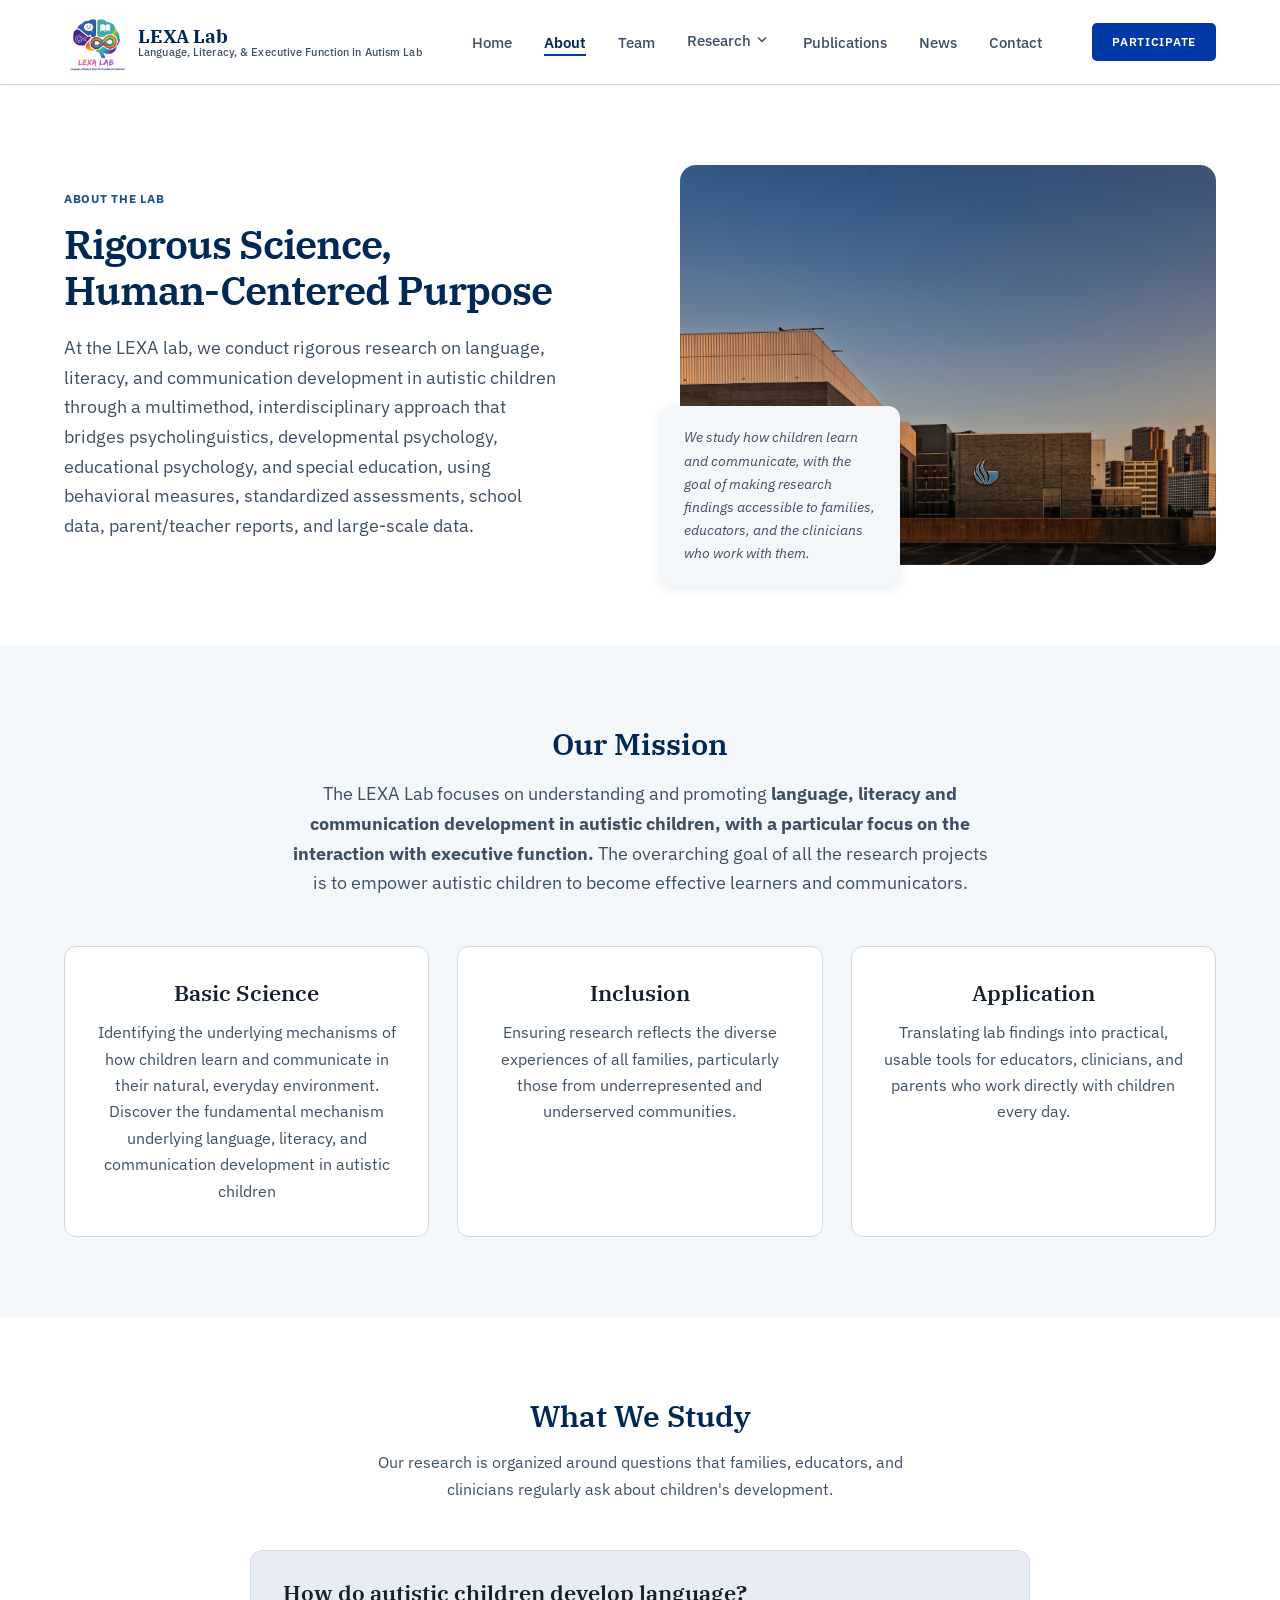
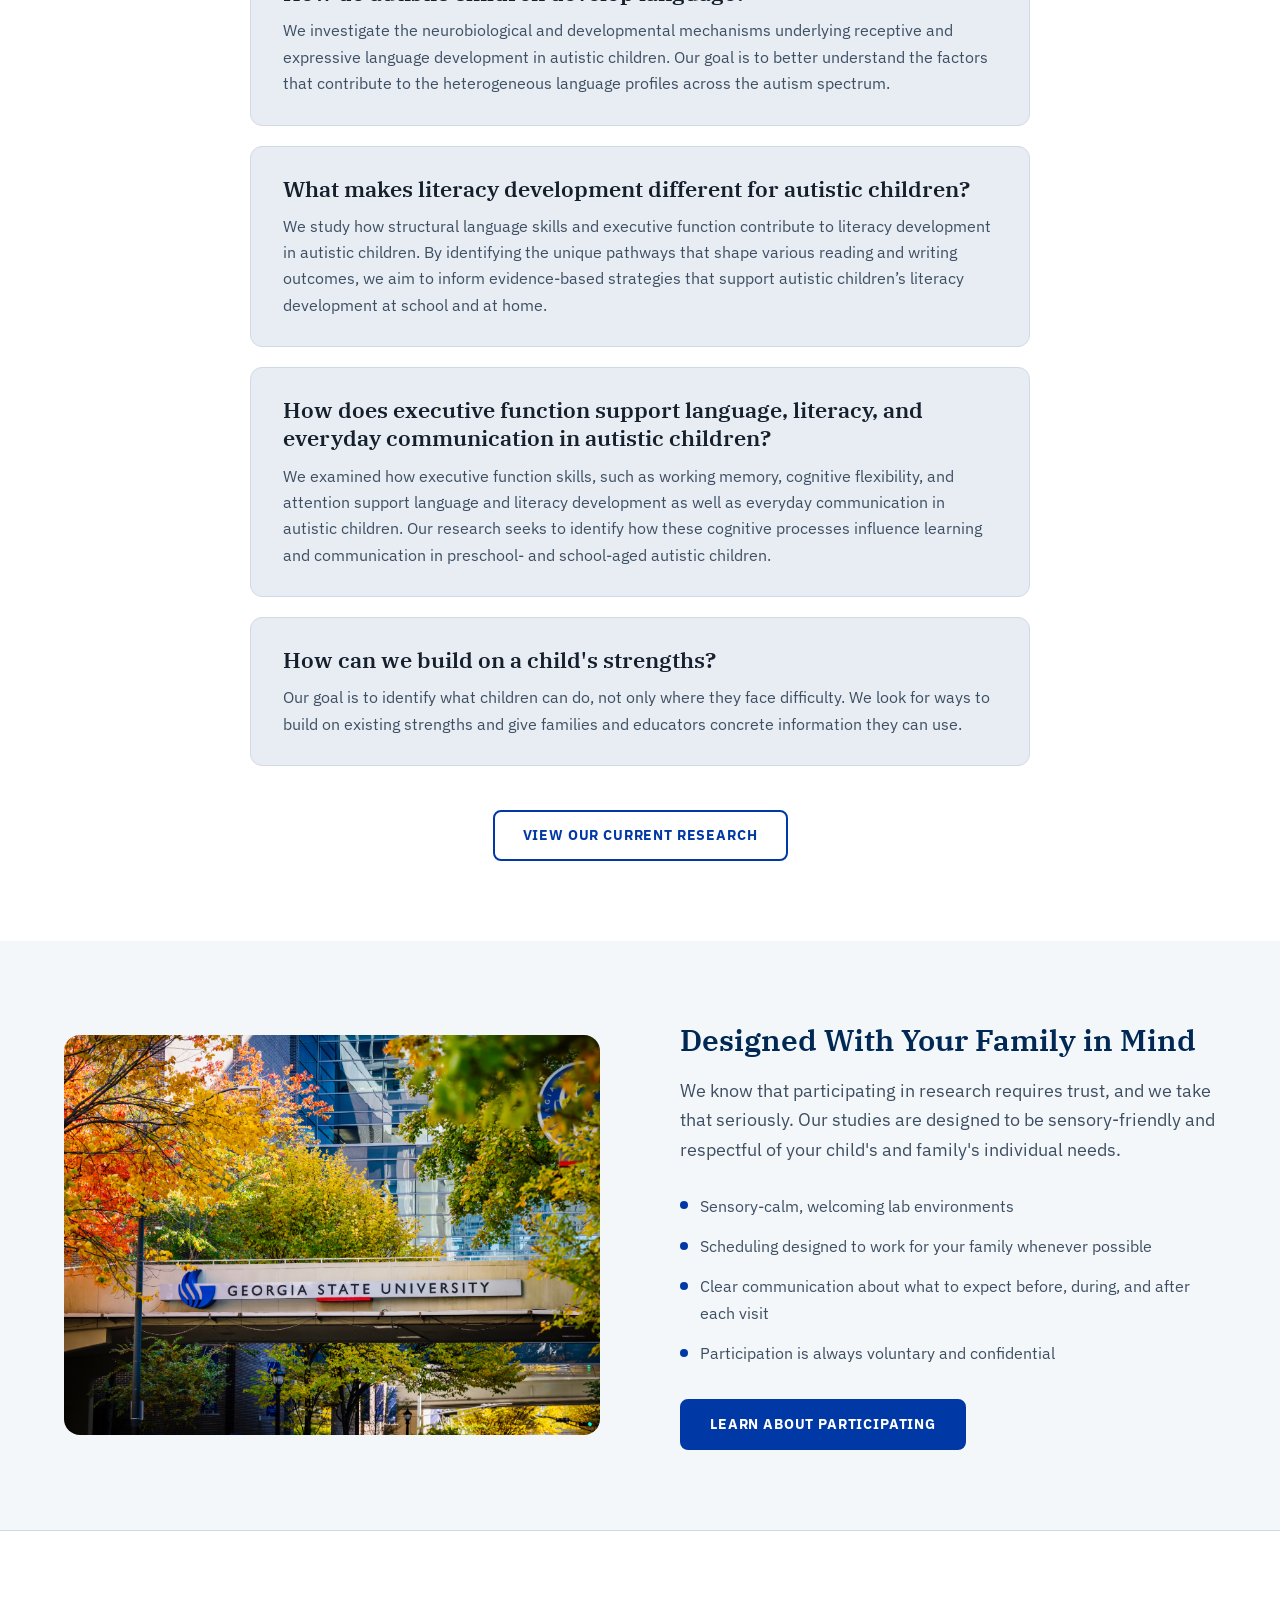
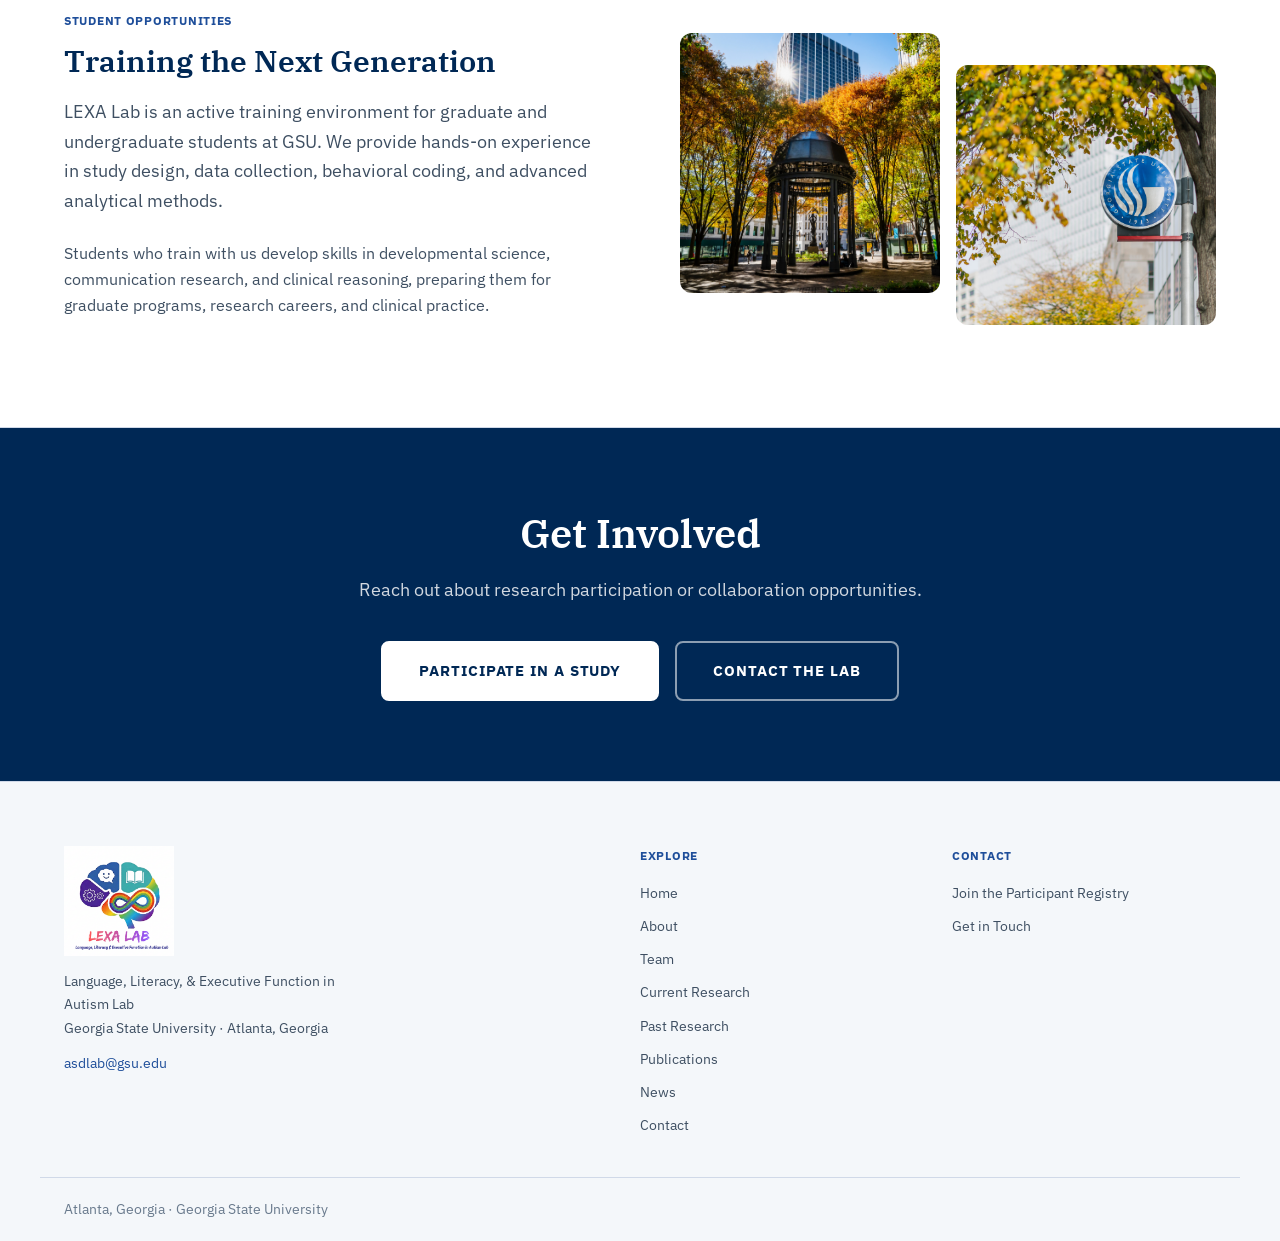
==== commit e22a11f9: "Align What We Study cards" ====
--- a/about.html
+++ b/about.html
@@ -188,7 +188,6 @@
         <div class="qa-stack">
 
           <div class="qa-block">
-            <span class="solid-blue-bullet" aria-hidden="true"></span>
             <div>
               <h3>How do autistic children develop language?</h3>
               <p>
@@ -198,7 +197,6 @@
           </div>
 
           <div class="qa-block">
-            <span class="solid-blue-bullet" aria-hidden="true"></span>
             <div>
               <h3>What makes literacy development different for autistic children?</h3>
               <p>
@@ -208,7 +206,6 @@
           </div>
 
           <div class="qa-block">
-            <span class="solid-blue-bullet" aria-hidden="true"></span>
             <div>
               <h3>How does executive function support language, literacy, and everyday communication in autistic children?</h3>
               <p>
@@ -218,7 +215,6 @@
           </div>
 
           <div class="qa-block">
-            <span class="solid-blue-bullet" aria-hidden="true"></span>
             <div>
               <h3>How can we build on a child's strengths?</h3>
               <p>
